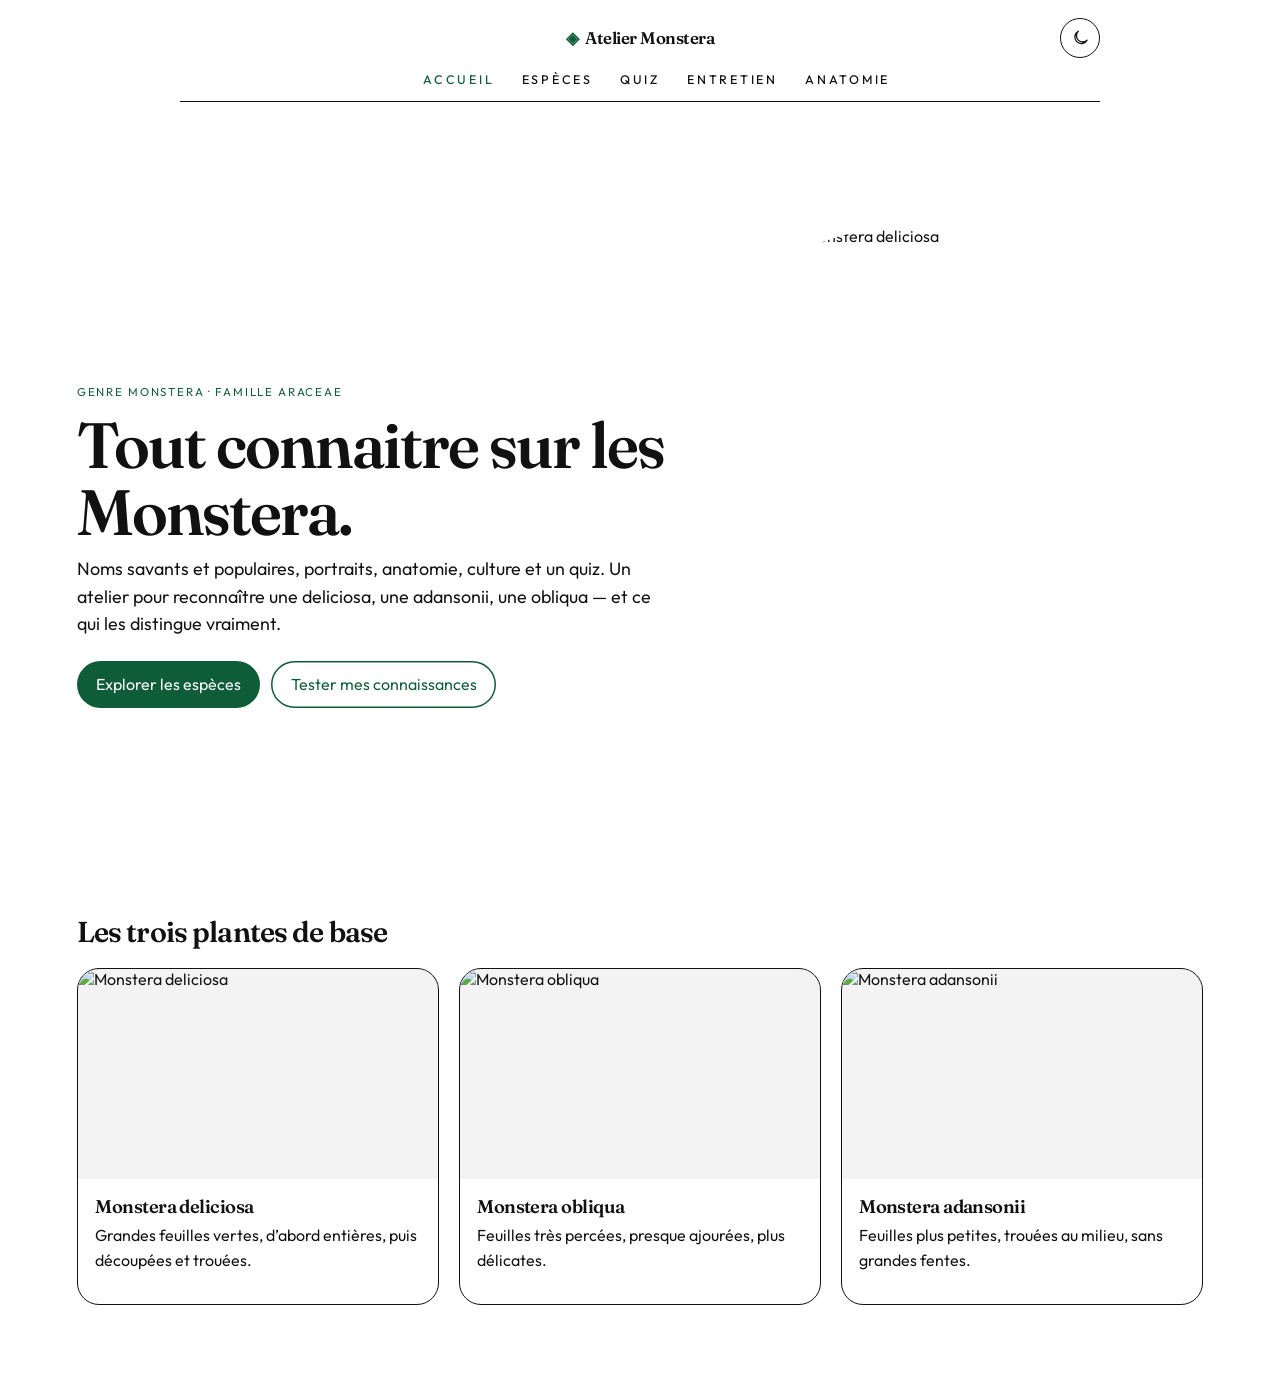
==== index.html @ 540f0e23 "Tout remettre sur l'adresse principale et supprimer les dossiers a/b/c/d. Co-authored-by: Cursor <cu" ====
<!doctype html>
<html lang="fr">
  <head>
    <meta charset="UTF-8" />
    <meta http-equiv="Cache-Control" content="no-cache, no-store, must-revalidate" />
    <meta http-equiv="Pragma" content="no-cache" />
    <meta http-equiv="Expires" content="0" />
    <link rel="icon" href="data:image/svg+xml,<svg xmlns='http://www.w3.org/2000/svg' viewBox='0 0 100 100'><text y='.9em' font-size='90'>🌿</text></svg>" />
    <meta name="viewport" content="width=device-width, initial-scale=1.0" />
    <meta name="description" content="Atelier Monstera — tout apprendre sur les Monsteras : espèces, photos, noms, entretien et quiz." />
    <link rel="preconnect" href="https://fonts.googleapis.com" />
    <link rel="preconnect" href="https://fonts.gstatic.com" crossorigin />
    <link href="https://fonts.googleapis.com/css2?family=Fraunces:ital,opsz,wght@0,9..144,400;0,9..144,600;0,9..144,700;1,9..144,400&family=Outfit:wght@380;450;550;650&display=swap" rel="stylesheet" />
    <title>Atelier Monstera — apprendre la plante</title>
  </head>
  <body>
    <div id="root"></div>
    <script>
      (function () {
        var t = Date.now();
        var css = document.createElement("link");
        css.rel = "stylesheet";
        css.href = "styles.css?t=" + t;
        document.head.appendChild(css);

        var leafletCss = document.createElement("link");
        leafletCss.rel = "stylesheet";
        leafletCss.href = "https://cdn.jsdelivr.net/npm/leaflet@1.9.4/dist/leaflet.css";
        document.head.appendChild(leafletCss);

        var files = ["catalog.js", "data.js", "https://cdn.jsdelivr.net/npm/leaflet@1.9.4/dist/leaflet.js", "app.js"];
        function next(i) {
          if (i >= files.length) return;
          var s = document.createElement("script");
          s.src = files[i].indexOf("http") === 0 ? files[i] : files[i] + "?t=" + t;
          s.onerror = function () {
            next(i + 1);
          };
          s.onload = function () {
            next(i + 1);
          };
          document.body.appendChild(s);
        }
        next(0);
      })();
    </script>
  </body>
</html>
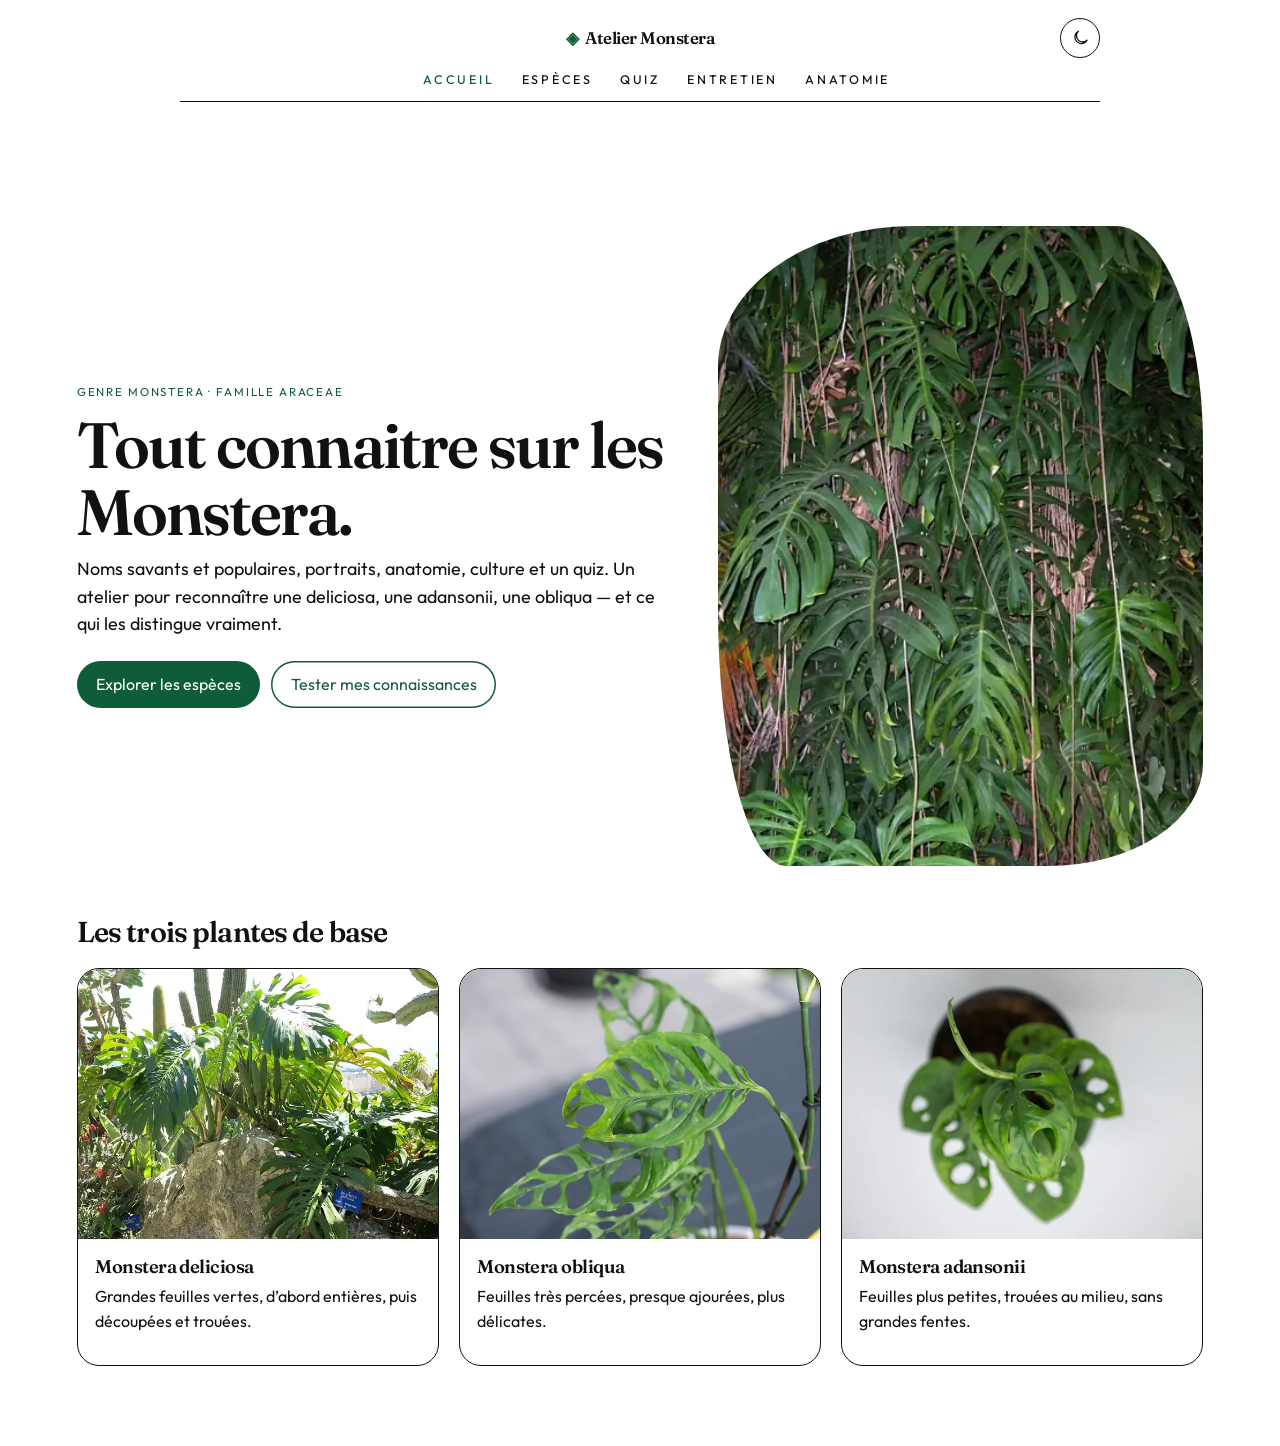
==== commit 38ef6e15: "Rendre l'accueil plus rapide pour Lighthouse : polices et photos hebergees, scripts en defer." ====
--- a/index.html
+++ b/index.html
@@ -2,47 +2,109 @@
 <html lang="fr">
   <head>
     <meta charset="UTF-8" />
-    <meta http-equiv="Cache-Control" content="no-cache, no-store, must-revalidate" />
-    <meta http-equiv="Pragma" content="no-cache" />
-    <meta http-equiv="Expires" content="0" />
-    <link rel="icon" href="data:image/svg+xml,<svg xmlns='http://www.w3.org/2000/svg' viewBox='0 0 100 100'><text y='.9em' font-size='90'>🌿</text></svg>" />
     <meta name="viewport" content="width=device-width, initial-scale=1.0" />
     <meta name="description" content="Atelier Monstera — tout apprendre sur les Monsteras : espèces, photos, noms, entretien et quiz." />
-    <link rel="preconnect" href="https://fonts.googleapis.com" />
-    <link rel="preconnect" href="https://fonts.gstatic.com" crossorigin />
-    <link href="https://fonts.googleapis.com/css2?family=Fraunces:ital,opsz,wght@0,9..144,400;0,9..144,600;0,9..144,700;1,9..144,400&family=Outfit:wght@380;450;550;650&display=swap" rel="stylesheet" />
+    <meta name="theme-color" content="#0f5c38" />
+    <link rel="icon" href="data:image/svg+xml,<svg xmlns='http://www.w3.org/2000/svg' viewBox='0 0 100 100'><text y='.9em' font-size='90'>🌿</text></svg>" />
     <title>Atelier Monstera — apprendre la plante</title>
+    <link rel="preload" as="image" href="photos/hero-deliciosa.webp" type="image/webp" fetchpriority="high" />
+    <link rel="preload" as="font" href="fonts/outfit-latin.woff2" type="font/woff2" crossorigin />
+    <link rel="preload" as="font" href="fonts/fraunces-latin.woff2" type="font/woff2" crossorigin />
+    <link rel="stylesheet" href="styles.css" />
+    <script>
+      try {
+        if (localStorage.getItem("atelier-theme") === "dark") {
+          document.documentElement.dataset.theme = "dark";
+        }
+      } catch (e) {}
+    </script>
   </head>
   <body>
-    <div id="root"></div>
-    <script>
-      (function () {
-        var t = Date.now();
-        var css = document.createElement("link");
-        css.rel = "stylesheet";
-        css.href = "styles.css?t=" + t;
-        document.head.appendChild(css);
-
-        var leafletCss = document.createElement("link");
-        leafletCss.rel = "stylesheet";
-        leafletCss.href = "https://cdn.jsdelivr.net/npm/leaflet@1.9.4/dist/leaflet.css";
-        document.head.appendChild(leafletCss);
-
-        var files = ["catalog.js", "data.js", "https://cdn.jsdelivr.net/npm/leaflet@1.9.4/dist/leaflet.js", "app.js"];
-        function next(i) {
-          if (i >= files.length) return;
-          var s = document.createElement("script");
-          s.src = files[i].indexOf("http") === 0 ? files[i] : files[i] + "?t=" + t;
-          s.onerror = function () {
-            next(i + 1);
-          };
-          s.onload = function () {
-            next(i + 1);
-          };
-          document.body.appendChild(s);
-        }
-        next(0);
-      })();
-    </script>
+    <div id="root">
+      <div class="app" id="static-home">
+        <header class="top">
+          <div class="top-row">
+            <span class="top-slot" aria-hidden="true"></span>
+            <button class="brand" data-go="accueil"><span class="logo" aria-hidden="true">◈</span> Atelier Monstera</button>
+            <button type="button" class="theme-toggle" id="theme-toggle" aria-label="Passer en mode sombre">
+              <svg viewBox="0 0 24 24" aria-hidden="true"><path d="M21 14.5A8.5 8.5 0 1 1 9.5 3 7 7 0 0 0 21 14.5z"/></svg>
+            </button>
+          </div>
+          <nav>
+            <div class="nav-side nav-left">
+              <button class="active" data-go="accueil">Accueil</button>
+              <button data-go="especes">Espèces</button>
+            </div>
+            <button data-go="quiz">Quiz</button>
+            <div class="nav-side nav-right">
+              <button data-go="entretien">Entretien</button>
+              <button data-go="anatomie">Anatomie</button>
+            </div>
+          </nav>
+        </header>
+        <main>
+          <section class="hero">
+            <div>
+              <p class="eyebrow">Genre Monstera · famille Araceae</p>
+              <h1>Tout connaitre sur les Monstera.</h1>
+              <p class="lede">
+                Noms savants et populaires, portraits, anatomie, culture et un quiz. Un atelier pour
+                reconnaître une deliciosa, une adansonii, une obliqua — et ce qui les distingue vraiment.
+              </p>
+              <div class="actions">
+                <button class="cta" data-go="especes">Explorer les espèces</button>
+                <button class="cta ghost" data-go="quiz">Tester mes connaissances</button>
+              </div>
+            </div>
+            <figure>
+              <img
+                id="lcp-hero"
+                src="photos/hero-deliciosa.webp"
+                width="420"
+                height="560"
+                fetchpriority="high"
+                decoding="async"
+                alt="Feuille de Monstera deliciosa"
+              />
+            </figure>
+          </section>
+          <section class="section tight">
+            <h2 class="mid">Les trois plantes de base</h2>
+            <div class="grid trio">
+              <article class="card" data-open="deliciosa">
+                <div class="card-media">
+                  <img src="photos/home-deliciosa.webp" width="640" height="480" decoding="async" alt="Monstera deliciosa" />
+                </div>
+                <div class="card-body">
+                  <h3>Monstera deliciosa</h3>
+                  <p>Grandes feuilles vertes, d’abord entières, puis découpées et trouées.</p>
+                </div>
+              </article>
+              <article class="card" data-open="obliqua">
+                <div class="card-media">
+                  <img src="photos/home-obliqua.webp" width="640" height="480" loading="lazy" decoding="async" alt="Monstera obliqua" />
+                </div>
+                <div class="card-body">
+                  <h3>Monstera obliqua</h3>
+                  <p>Feuilles très percées, presque ajourées, plus délicates.</p>
+                </div>
+              </article>
+              <article class="card" data-open="adansonii">
+                <div class="card-media">
+                  <img src="photos/home-adansonii.webp" width="640" height="480" loading="lazy" decoding="async" alt="Monstera adansonii" />
+                </div>
+                <div class="card-body">
+                  <h3>Monstera adansonii</h3>
+                  <p>Feuilles plus petites, trouées au milieu, sans grandes fentes.</p>
+                </div>
+              </article>
+            </div>
+          </section>
+        </main>
+      </div>
+    </div>
+    <script defer src="catalog.js"></script>
+    <script defer src="data.js"></script>
+    <script defer src="app.js"></script>
   </body>
 </html>
--- a/styles.css
+++ b/styles.css
@@ -0,0 +1,1047 @@
+@font-face {
+  font-family: Outfit;
+  font-style: normal;
+  font-weight: 400 500;
+  font-display: swap;
+  src: url("fonts/outfit-latin.woff2") format("woff2");
+  unicode-range: U+0000-00FF, U+0131, U+0152-0153, U+02BB-02BC, U+02C6, U+02DA, U+02DC, U+0304, U+0308, U+0329, U+2000-206F, U+20AC, U+2122, U+2191, U+2193, U+2212, U+2215, U+FEFF, U+FFFD;
+}
+@font-face {
+  font-family: Outfit;
+  font-style: normal;
+  font-weight: 400 500;
+  font-display: swap;
+  src: url("fonts/outfit-latin-ext.woff2") format("woff2");
+  unicode-range: U+0100-02BA, U+02BD-02C5, U+02C7-02CC, U+02CE-02D7, U+02DD-02FF, U+0304, U+0308, U+0329, U+1D00-1DBF, U+1E00-1E9F, U+1EF2-1EFF, U+2020, U+20A0-20AB, U+20AD-20C4, U+2113, U+2C60-2C7F, U+A720-A7FF;
+}
+@font-face {
+  font-family: Fraunces;
+  font-style: normal;
+  font-weight: 600;
+  font-display: swap;
+  src: url("fonts/fraunces-latin.woff2") format("woff2");
+  unicode-range: U+0000-00FF, U+0131, U+0152-0153, U+02BB-02BC, U+02C6, U+02DA, U+02DC, U+0304, U+0308, U+0329, U+2000-206F, U+20AC, U+2122, U+2191, U+2193, U+2212, U+2215, U+FEFF, U+FFFD;
+}
+@font-face {
+  font-family: Fraunces;
+  font-style: normal;
+  font-weight: 600;
+  font-display: swap;
+  src: url("fonts/fraunces-latin-ext.woff2") format("woff2");
+  unicode-range: U+0100-02BA, U+02BD-02C5, U+02C7-02CC, U+02CE-02D7, U+02DD-02FF, U+0304, U+0308, U+0329, U+1D00-1DBF, U+1E00-1E9F, U+1EF2-1EFF, U+2020, U+20A0-20AB, U+20AD-20C4, U+2113, U+2C60-2C7F, U+A720-A7FF;
+}
+
+:root {
+  --green: #0f5c38;
+  --white: #ffffff;
+  --black: #111111;
+  --header-space: 9.25rem;
+  --bg: var(--white);
+  --bg-2: var(--white);
+  --ink: var(--black);
+  --muted: var(--black);
+  --line: var(--black);
+  --green-2: var(--green);
+  --leaf: var(--white);
+  --clay: var(--green);
+  --paper: var(--white);
+  --shadow: none;
+  --radius: 22px;
+}
+
+* {
+  box-sizing: border-box;
+  -webkit-tap-highlight-color: transparent;
+}
+
+button:focus,
+a:focus,
+input:focus {
+  outline: none;
+}
+
+button:focus-visible,
+a:focus-visible,
+input:focus-visible {
+  outline: 2px solid var(--green);
+  outline-offset: 3px;
+}
+
+html,
+body,
+#root {
+  margin: 0;
+  min-height: 100%;
+}
+
+#lcp-hero {
+  width: 100%;
+  height: min(72vh, 640px);
+  object-fit: cover;
+  display: block;
+}
+
+html {
+  scroll-padding-top: var(--header-space);
+  color-scheme: light;
+}
+
+html[data-theme="dark"] {
+  color-scheme: dark;
+  --green: #6fbf90;
+  --white: #121212;
+  --black: #f3f3f3;
+}
+
+html[data-theme="dark"] .fiche-hero,
+html[data-theme="dark"] .card-media {
+  background: #0a0a0a;
+}
+
+body {
+  font-family: Outfit, system-ui, sans-serif;
+  font-weight: 400;
+  color: var(--black);
+  background: var(--white);
+}
+
+h1,
+h2,
+h3,
+.brand {
+  font-family: Fraunces, Georgia, serif;
+  font-weight: 600;
+  letter-spacing: -0.03em;
+}
+
+h1 {
+  font-size: clamp(2.2rem, 5vw, 4.2rem);
+  line-height: 1.05;
+  margin: 0 0 0.6rem;
+}
+
+h2 {
+  font-size: 1.35rem;
+  margin: 0 0 0.4rem;
+}
+
+h3 {
+  font-size: 1.15rem;
+  margin: 0 0 0.35rem;
+}
+
+p {
+  margin: 0 0 0.8rem;
+  line-height: 1.55;
+}
+
+button,
+input {
+  font: inherit;
+}
+
+.app {
+  min-height: 100vh;
+}
+
+.top {
+  position: sticky;
+  top: 0;
+  z-index: 10;
+  display: flex;
+  flex-direction: column;
+  align-items: center;
+  justify-content: center;
+  gap: 0.85rem;
+  padding: 1.15rem 6vw 0;
+  background: var(--white);
+}
+
+.top-row {
+  display: grid;
+  grid-template-columns: 2.7rem 1fr 2.7rem;
+  align-items: center;
+  width: min(920px, 100%);
+}
+
+.theme-toggle {
+  width: 2.5rem;
+  height: 2.5rem;
+  border: 1px solid var(--black);
+  background: var(--white);
+  color: var(--black);
+  border-radius: 999px;
+  display: grid;
+  place-items: center;
+  cursor: pointer;
+  justify-self: end;
+  padding: 0;
+}
+
+.theme-toggle svg {
+  width: 1.15rem;
+  height: 1.15rem;
+  fill: none;
+  stroke: currentColor;
+  stroke-width: 1.7;
+  stroke-linecap: round;
+  stroke-linejoin: round;
+}
+
+.brand {
+  border: 0;
+  background: none;
+  color: var(--black);
+  font-size: 1.05rem;
+  display: flex;
+  align-items: center;
+  justify-content: center;
+  gap: 0.45rem;
+  cursor: pointer;
+  width: auto;
+  margin: 0 auto;
+  text-align: center;
+}
+
+.logo {
+  color: var(--green);
+}
+
+nav {
+  display: grid;
+  grid-template-columns: 1fr auto 1fr;
+  align-items: center;
+  width: min(920px, 100%);
+  column-gap: 1.7rem;
+  padding-bottom: 0.85rem;
+  border-bottom: 1px solid var(--black);
+  margin-bottom: 1.75rem;
+}
+
+.nav-side {
+  display: flex;
+  flex-wrap: nowrap;
+  align-items: center;
+  gap: 1.7rem;
+}
+
+.nav-left {
+  justify-content: flex-end;
+}
+
+.nav-right {
+  justify-content: flex-start;
+}
+
+
+nav button {
+  border: 0;
+  background: none;
+  color: var(--black);
+  padding: 0;
+  border-radius: 0;
+  cursor: pointer;
+  font-family: Outfit, system-ui, sans-serif;
+  font-size: 0.78rem;
+  font-weight: 450;
+  letter-spacing: 0.22em;
+  text-transform: uppercase;
+}
+
+nav button.active,
+nav button:hover {
+  background: none;
+  color: var(--green);
+}
+
+main {
+  padding: 2rem 0 4rem;
+}
+
+.hero {
+  display: grid;
+  grid-template-columns: 1.1fr 0.9fr;
+  gap: 3rem;
+  align-items: center;
+  padding: 4rem 6vw 2rem;
+}
+
+.hero figure {
+  margin: 0;
+}
+
+.hero img,
+.portrait img,
+.card-media img,
+.sheet img {
+  width: 100%;
+  display: block;
+  object-fit: cover;
+}
+
+.hero img {
+  width: 100%;
+  height: min(72vh, 640px);
+  object-fit: cover;
+  border-radius: 40% 18% 32% 14% / 22% 34% 16% 40%;
+  box-shadow: var(--shadow);
+}
+
+.eyebrow {
+  text-transform: uppercase;
+  letter-spacing: 0.16em;
+  font-size: 0.72rem;
+  color: var(--clay);
+  margin-bottom: 0.6rem;
+}
+
+.lede {
+  color: var(--muted);
+  font-size: 1.12rem;
+  max-width: 40rem;
+}
+
+.actions {
+  display: flex;
+  flex-wrap: wrap;
+  gap: 0.7rem;
+  margin-top: 1.4rem;
+}
+
+.cta {
+  border: 0;
+  background: var(--green);
+  color: var(--white);
+  padding: 0.85rem 1.2rem;
+  border-radius: 999px;
+  cursor: pointer;
+}
+
+.cta:disabled {
+  opacity: 0.45;
+  cursor: not-allowed;
+}
+
+.cta.ghost {
+  background: transparent;
+  color: var(--green);
+  box-shadow: inset 0 0 0 1.5px var(--green);
+}
+
+.section {
+  padding: 3rem 6vw 1rem;
+}
+
+.section.tight {
+  padding-top: 1rem;
+}
+
+.section-head {
+  max-width: 44rem;
+  margin-bottom: 1.8rem;
+}
+
+.mid {
+  font-size: 1.8rem;
+  margin-bottom: 1.2rem;
+}
+
+.toolbar {
+  display: grid;
+  gap: 0.9rem;
+  margin-bottom: 1.6rem;
+}
+
+.toolbar input {
+  width: 100%;
+  max-width: 28rem;
+  border: 1px solid var(--black);
+  background: var(--white);
+  color: var(--black);
+  border-radius: 999px;
+  padding: 0.75rem 1rem;
+}
+
+.pills {
+  display: flex;
+  flex-wrap: wrap;
+  gap: 0.4rem;
+}
+
+.pill {
+  border: 1px solid var(--line);
+  background: var(--paper);
+  border-radius: 999px;
+  padding: 0.35rem 0.75rem;
+  cursor: pointer;
+  color: var(--muted);
+}
+
+.pill.on {
+  background: var(--green);
+  border-color: var(--green);
+  color: var(--white);
+}
+
+.grid {
+  display: grid;
+  grid-template-columns: repeat(3, 1fr);
+  gap: 1.2rem;
+}
+
+.card {
+  background: var(--white);
+  border: 1px solid var(--black);
+  border-radius: var(--radius);
+  overflow: hidden;
+  cursor: pointer;
+}
+
+.card-media {
+  display: block;
+  width: 100%;
+  padding: 0;
+  border: 0;
+  background: var(--black);
+  cursor: pointer;
+  position: relative;
+  aspect-ratio: 4 / 3;
+}
+
+.card-media img,
+.card-media .no-photo {
+  width: 100%;
+  height: 100%;
+  object-fit: cover;
+  background: #f3f3f3;
+}
+
+.no-photo {
+  display: flex;
+  align-items: center;
+  justify-content: center;
+  background: var(--white);
+  border-bottom: 1px solid var(--black);
+  color: var(--black);
+  text-align: center;
+  padding: 1rem;
+  font-size: 0.88rem;
+}
+
+.fiche-hero .no-photo {
+  min-height: 420px;
+  height: 100%;
+  border: 0;
+}
+
+.badge {
+  position: absolute;
+  left: 0.8rem;
+  bottom: 0.8rem;
+  background: var(--green);
+  color: var(--white);
+  font-size: 0.75rem;
+  padding: 0.2rem 0.55rem;
+  border-radius: 999px;
+}
+
+.card-body {
+  padding: 1rem 1.1rem 1.15rem;
+}
+
+.aka {
+  color: var(--clay);
+  font-size: 0.88rem;
+  margin-bottom: 0.45rem;
+}
+
+.text-btn {
+  border: 0;
+  background: none;
+  color: var(--green-2);
+  padding: 0;
+  cursor: pointer;
+  text-decoration: underline;
+  text-underline-offset: 3px;
+}
+
+.split {
+  display: grid;
+  grid-template-columns: 0.9fr 1.1fr;
+  gap: 1.5rem;
+  align-items: start;
+}
+
+.portrait {
+  margin: 0;
+  position: sticky;
+  top: var(--header-space);
+}
+
+.portrait img {
+  width: 100%;
+  height: auto;
+  aspect-ratio: 4 / 5;
+  border-radius: var(--radius);
+  object-position: center;
+}
+
+.portrait figcaption {
+  color: var(--muted);
+  font-size: 0.88rem;
+  margin-top: 0.6rem;
+}
+
+.stack,
+.care-grid {
+  display: grid;
+  gap: 0.85rem;
+}
+
+.note ul {
+  margin: 0.35rem 0 0;
+  padding-left: 1.1rem;
+}
+
+.note li {
+  margin: 0.2rem 0;
+  line-height: 1.45;
+}
+
+.note,
+.care,
+.gloss {
+  background: var(--paper);
+  border: 1px solid var(--line);
+  border-radius: 16px;
+  padding: 1rem 1.1rem;
+}
+
+.care-grid {
+  grid-template-columns: repeat(2, 1fr);
+}
+
+.care-split {
+  display: grid;
+  grid-template-columns: 0.85fr 1.15fr;
+  gap: 2.5rem;
+  align-items: start;
+}
+
+.care-list {
+  display: grid;
+  gap: 0;
+  border-top: 1px solid var(--black);
+}
+
+.care-step {
+  display: grid;
+  grid-template-columns: 3.2rem 1fr;
+  gap: 1rem;
+  padding: 1.15rem 0;
+  border-bottom: 1px solid var(--black);
+}
+
+.care-step h2 {
+  margin-bottom: 0.25rem;
+}
+
+.care-step ul,
+.care-warn ul {
+  margin: 0.35rem 0 0;
+  padding-left: 1.1rem;
+}
+
+.care-step li,
+.care-warn li {
+  margin: 0.2rem 0;
+  line-height: 1.45;
+}
+
+.care-num {
+  margin: 0;
+  font-family: Fraunces, Georgia, serif;
+  font-size: 1.15rem;
+  color: var(--green);
+}
+
+.care-warn {
+  margin-top: 2rem;
+  padding: 1.1rem 1.2rem;
+  border: 1px solid var(--black);
+  background: var(--white);
+}
+
+.glossary {
+  display: grid;
+  gap: 0.7rem;
+  margin: 0;
+}
+
+.gloss dt {
+  font-family: Fraunces, Georgia, serif;
+  font-size: 1.15rem;
+  color: var(--green);
+}
+
+.gloss dd {
+  margin: 0.25rem 0 0;
+  color: var(--muted);
+}
+
+.quiz-page {
+  display: flex;
+  justify-content: center;
+}
+
+.quiz-card {
+  width: min(640px, 100%);
+  border: 1px solid var(--black);
+  border-radius: var(--radius);
+  padding: 1.6rem 1.5rem 1.7rem;
+  background: var(--white);
+}
+
+.quiz-progress {
+  margin-bottom: 1.2rem;
+}
+
+.quiz-bar {
+  height: 6px;
+  background: var(--white);
+  border: 1px solid var(--black);
+  margin-top: 0.7rem;
+}
+
+.quiz-bar span {
+  display: block;
+  height: 100%;
+  width: 0;
+  background: var(--green);
+}
+
+.quiz-card .q-title {
+  font-family: Fraunces, Georgia, serif;
+  font-size: clamp(1.4rem, 3vw, 2rem);
+  font-weight: 600;
+  line-height: 1.2;
+  margin: 0 0 1.2rem;
+}
+
+.options {
+  display: grid;
+  gap: 0.6rem;
+}
+
+.opt {
+  text-align: left;
+  border: 1px solid var(--black);
+  background: var(--white);
+  color: var(--black);
+  border-radius: 12px;
+  padding: 0.85rem 1rem;
+  cursor: pointer;
+}
+
+.opt:hover:not(:disabled) {
+  background: var(--green);
+  color: var(--white);
+  border-color: var(--green);
+}
+
+.opt:disabled {
+  cursor: default;
+}
+
+.opt.good {
+  border-color: var(--green);
+  background: var(--green);
+  color: var(--white);
+}
+
+.opt.bad {
+  border-color: var(--black);
+  background: var(--black);
+  color: var(--white);
+}
+
+.quiz-hint {
+  margin: 1rem 0 0;
+  color: var(--black);
+}
+
+.quiz-feedback {
+  margin-top: 1.15rem;
+  padding: 0.95rem 1rem;
+  border-radius: 12px;
+  border: 1px solid var(--black);
+}
+
+.quiz-feedback.ok {
+  border-color: var(--green);
+}
+
+.quiz-feedback p {
+  margin: 0;
+}
+
+.quiz-actions {
+  display: flex;
+  flex-wrap: wrap;
+  gap: 0.7rem;
+  margin-top: 1.2rem;
+}
+
+.quiz-result .quiz-score {
+  font-family: Fraunces, Georgia, serif;
+  font-size: clamp(3.2rem, 8vw, 5rem);
+  line-height: 1;
+  margin: 0.4rem 0 0.5rem;
+}
+
+.quiz-result .quiz-score span {
+  font-size: 0.4em;
+}
+
+.quiz-missed {
+  display: grid;
+  gap: 1rem;
+  margin: 1.4rem 0 0.4rem;
+  padding-top: 1.2rem;
+  border-top: 1px solid var(--black);
+}
+
+.quiz-missed article p {
+  margin: 0 0 0.25rem;
+}
+
+.quiz-missed .q-title {
+  font-size: 1.05rem;
+  margin-bottom: 0.4rem;
+}
+
+.why {
+  margin-top: 0.35rem;
+}
+
+.empty {
+  color: var(--muted);
+}
+
+footer {
+  padding: 2rem 6vw 3rem;
+  color: var(--muted);
+  font-size: 0.9rem;
+}
+
+.modal {
+  position: fixed;
+  inset: 0;
+  z-index: 20;
+  background: var(--black);
+  display: grid;
+  place-items: center;
+  padding: 2rem 1rem;
+}
+
+.sheet {
+  width: min(860px, 100%);
+  max-height: 90vh;
+  overflow: auto;
+  background: var(--paper);
+  border-radius: 28px;
+  position: relative;
+  box-shadow: var(--shadow);
+}
+
+.sheet img {
+  height: 280px;
+}
+
+.sheet-body {
+  padding: 1.2rem 1.4rem 1.6rem;
+}
+
+.close {
+  position: absolute;
+  top: 0.7rem;
+  right: 0.8rem;
+  width: 2.2rem;
+  height: 2.2rem;
+  border: 0;
+  border-radius: 999px;
+  background: var(--paper);
+  cursor: pointer;
+  font-size: 1.4rem;
+  line-height: 1;
+}
+
+.facts {
+  list-style: none;
+  padding: 0;
+  margin: 1.4rem 0;
+  display: grid;
+  grid-template-columns: 1fr 1fr;
+  gap: 0.7rem;
+}
+
+.facts li {
+  border: 1px solid var(--black);
+  border-radius: 14px;
+  padding: 0.75rem 0.9rem;
+}
+
+.facts li span {
+  display: block;
+  font-size: 0.72rem;
+  letter-spacing: 0.12em;
+  text-transform: uppercase;
+  color: var(--clay);
+}
+
+.tags {
+  display: flex;
+  flex-wrap: wrap;
+  gap: 0.4rem;
+}
+
+.tags span {
+  border: 1px solid var(--black);
+  background: var(--white);
+  color: var(--black);
+  border-radius: 999px;
+  padding: 0.25rem 0.6rem;
+  font-size: 0.82rem;
+}
+
+.fiche {
+  display: grid;
+  grid-template-columns: 1fr 1fr;
+  min-height: calc(100vh - 8rem);
+}
+
+.fiche-hero {
+  background: var(--black);
+  min-height: 420px;
+}
+
+.fiche-hero img,
+.fiche-hero .no-photo {
+  width: 100%;
+  height: 100%;
+  min-height: 420px;
+  object-fit: cover;
+  display: block;
+}
+
+.fiche-body {
+  padding: 2.2rem 4vw 3rem;
+  display: flex;
+  flex-direction: column;
+  justify-content: center;
+}
+
+.back {
+  align-self: flex-start;
+  border: 1px solid var(--green);
+  background: var(--white);
+  color: var(--green);
+  padding: 0.45rem 0.95rem;
+  margin-bottom: 1.2rem;
+  cursor: pointer;
+  font-size: 0.92rem;
+  border-radius: 999px;
+}
+
+.fiche-hero img.contain {
+  object-fit: contain;
+  background: #f4efe4;
+}
+
+.fiche-nav {
+  display: flex;
+  flex-wrap: wrap;
+  gap: 0.7rem;
+  margin-top: 1.6rem;
+}
+
+.fiche-nav .cta.ghost {
+  max-width: 100%;
+}
+
+.credit {
+  margin-top: 1rem;
+  font-size: 0.8rem;
+  color: var(--muted);
+}
+
+.range {
+  padding-top: 0.4rem;
+}
+
+.range-map {
+  position: relative;
+  margin: 0;
+  border: 1px solid var(--black);
+  overflow: hidden;
+}
+
+.range-leaflet {
+  display: block;
+  width: 100%;
+  height: 460px;
+  background: #d5ddd6;
+}
+
+.range-leaflet.leaflet-container {
+  font-family: inherit;
+}
+
+.map-zoom {
+  position: absolute;
+  top: 0.7rem;
+  right: 0.7rem;
+  display: flex;
+  flex-direction: column;
+  gap: 0.35rem;
+  z-index: 1100;
+}
+
+.map-zoom button {
+  width: 2.4rem;
+  height: 2.4rem;
+  border: 1px solid var(--black);
+  background: var(--white);
+  color: var(--black);
+  font-size: 1.35rem;
+  line-height: 1;
+  cursor: pointer;
+}
+
+.map-zoom button:hover {
+  background: var(--green);
+  color: var(--white);
+  border-color: var(--green);
+}
+
+.range-map figcaption {
+  display: flex;
+  align-items: flex-start;
+  gap: 0.55rem;
+  padding: 0.85rem 1rem 1rem;
+  border-top: 1px solid var(--black);
+  font-size: 1rem;
+  font-weight: 450;
+  line-height: 1.45;
+}
+
+.range-map .swatch {
+  width: 0.85rem;
+  height: 0.85rem;
+  background: var(--green);
+  border: 1px solid var(--black);
+  flex-shrink: 0;
+  margin-top: 0.28rem;
+}
+
+@media (max-width: 980px) {
+  :root {
+    --header-space: 8.4rem;
+  }
+
+  .top {
+    padding: 1rem 5vw 0;
+    gap: 0.75rem;
+  }
+
+  .brand {
+    font-size: 1.15rem;
+  }
+
+  nav {
+    display: flex;
+    flex-wrap: nowrap;
+    justify-content: space-between;
+    align-items: center;
+    width: 100%;
+    column-gap: 0;
+    padding-bottom: 0.85rem;
+    margin-bottom: 1.15rem;
+  }
+
+  .nav-side {
+    display: contents;
+  }
+
+  nav button {
+    font-size: 0.7rem;
+    letter-spacing: 0.06em;
+    padding: 0.55rem 0.15rem;
+    white-space: nowrap;
+  }
+
+  .hero,
+  .split,
+  .care-split,
+  .fiche,
+  .facts,
+  .grid,
+  .care-grid {
+    grid-template-columns: 1fr;
+  }
+
+  .hero {
+    padding: 1.4rem 6vw 1.2rem;
+    gap: 1.6rem;
+  }
+
+  .hero img,
+  .portrait img {
+    height: 260px;
+    border-radius: 24px;
+  }
+
+  .portrait {
+    position: static;
+  }
+
+  .lede {
+    font-size: 1.02rem;
+  }
+
+  .actions {
+    flex-direction: column;
+    align-items: stretch;
+    gap: 0.65rem;
+  }
+
+  .cta {
+    text-align: center;
+    padding: 0.95rem 1.1rem;
+    font-size: 1rem;
+  }
+
+  .section {
+    padding: 2rem 6vw 1rem;
+  }
+
+  .grid.trio,
+  .grid {
+    gap: 1.15rem;
+  }
+
+  .card-media img,
+  .card-media .no-photo {
+    height: 240px;
+  }
+
+  .card-body {
+    padding: 1.05rem 1.1rem 1.2rem;
+  }
+
+  .fiche-body {
+    padding: 1.6rem 6vw 2.4rem;
+    justify-content: flex-start;
+  }
+}
+
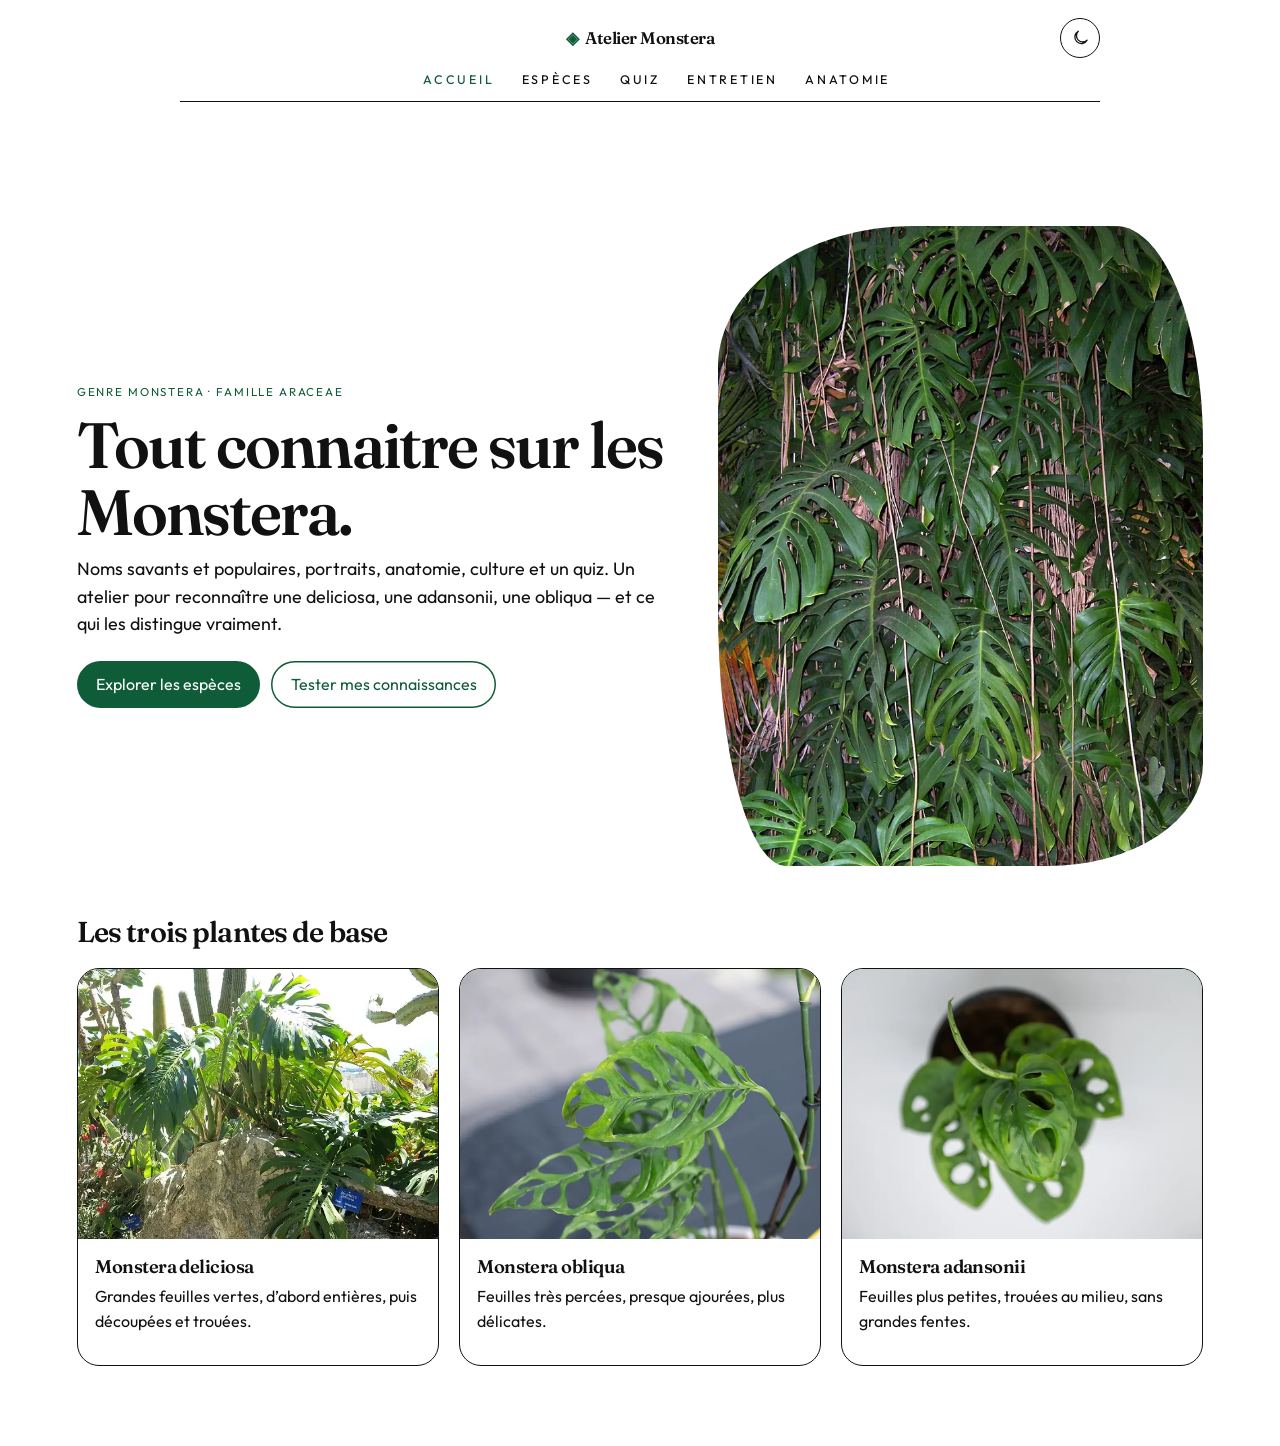
==== commit d731fde7: "Corriger le recadrage trop serre des photos sur telephone." ====
--- a/index.html
+++ b/index.html
@@ -60,8 +60,8 @@
               <img
                 id="lcp-hero"
                 src="photos/hero-deliciosa.webp"
-                width="420"
-                height="560"
+                width="720"
+                height="960"
                 fetchpriority="high"
                 decoding="async"
                 alt="Feuille de Monstera deliciosa"
--- a/styles.css
+++ b/styles.css
@@ -74,13 +74,6 @@
   min-height: 100%;
 }
 
-#lcp-hero {
-  width: 100%;
-  height: min(72vh, 640px);
-  object-fit: cover;
-  display: block;
-}
-
 html {
   scroll-padding-top: var(--header-space);
   color-scheme: light;
@@ -283,6 +276,7 @@
   width: 100%;
   height: min(72vh, 640px);
   object-fit: cover;
+  object-position: center;
   border-radius: 40% 18% 32% 14% / 22% 34% 16% 40%;
   box-shadow: var(--shadow);
 }
@@ -995,9 +989,17 @@
     gap: 1.6rem;
   }
 
-  .hero img,
+  .hero img {
+    height: auto;
+    aspect-ratio: 3 / 4;
+    max-height: none;
+    border-radius: 28px;
+    object-position: center;
+  }
+
   .portrait img {
-    height: 260px;
+    height: auto;
+    aspect-ratio: 4 / 5;
     border-radius: 24px;
   }
 
@@ -1032,7 +1034,7 @@
 
   .card-media img,
   .card-media .no-photo {
-    height: 240px;
+    height: 100%;
   }
 
   .card-body {
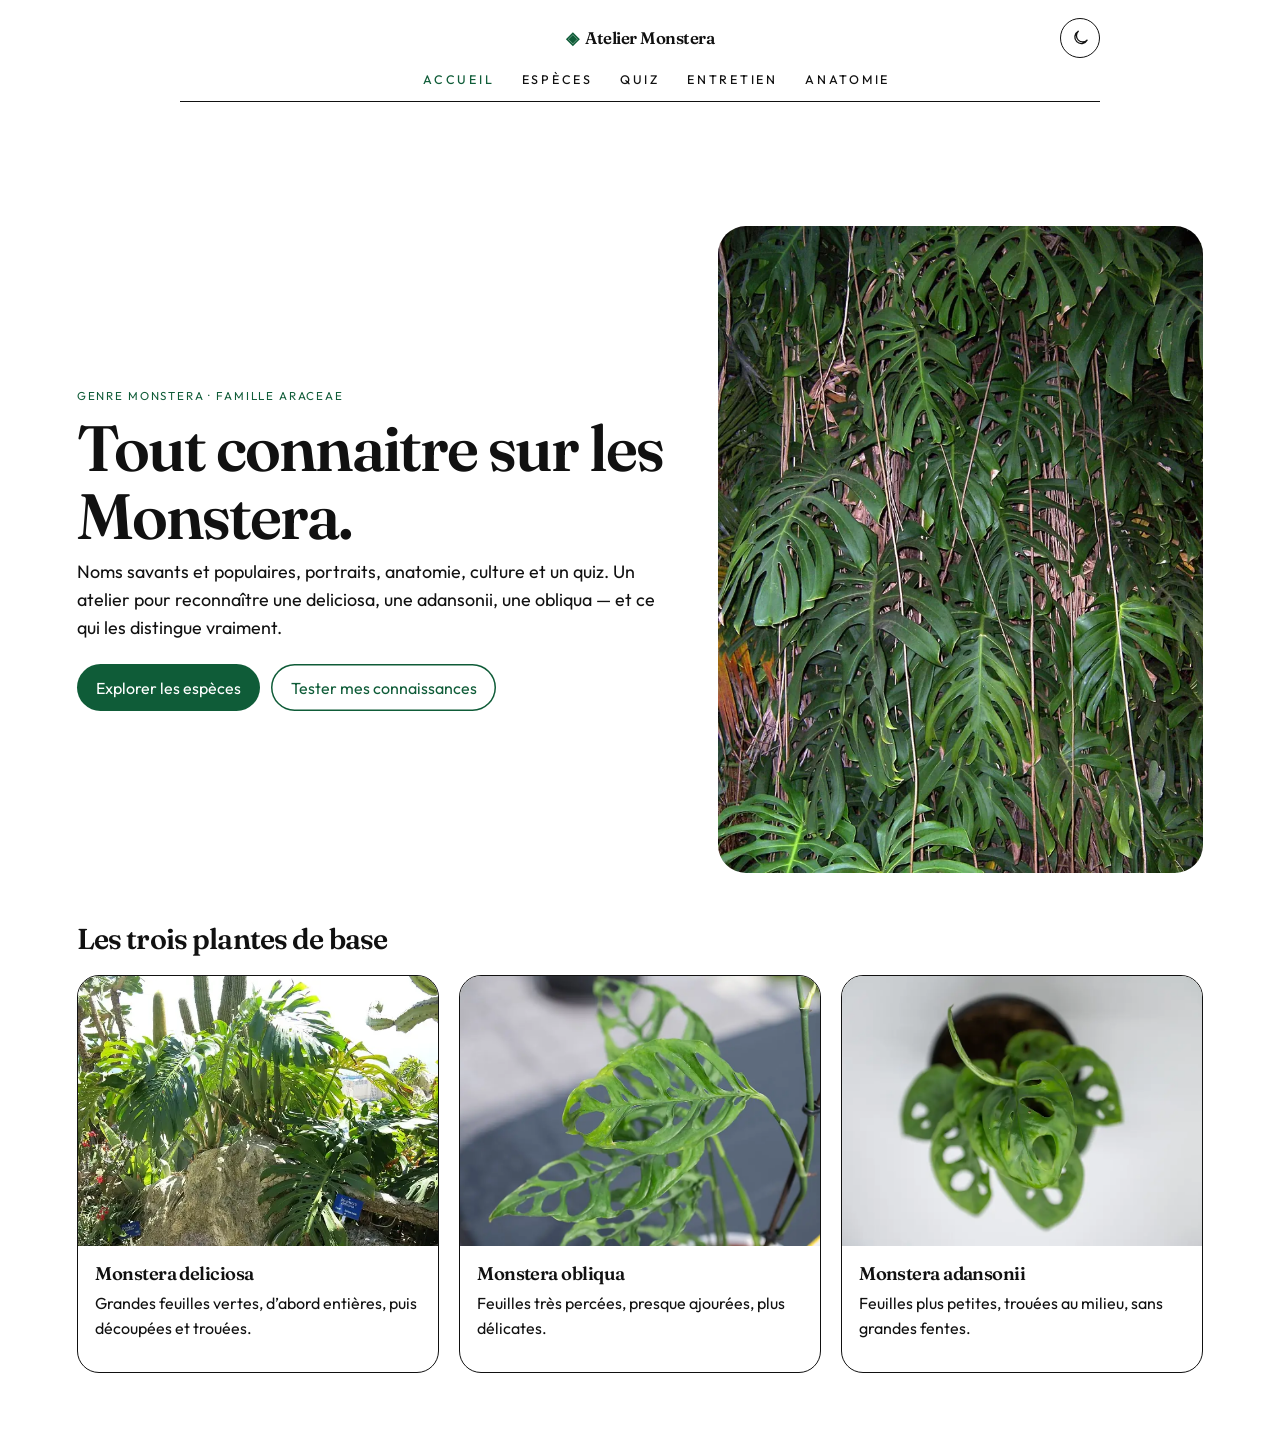
==== commit 7562b8f4: "Forcer le telephone a recharger photos et styles avec de nouveaux noms de fichiers." ====
--- a/index.html
+++ b/index.html
@@ -7,10 +7,10 @@
     <meta name="theme-color" content="#0f5c38" />
     <link rel="icon" href="data:image/svg+xml,<svg xmlns='http://www.w3.org/2000/svg' viewBox='0 0 100 100'><text y='.9em' font-size='90'>🌿</text></svg>" />
     <title>Atelier Monstera — apprendre la plante</title>
-    <link rel="preload" as="image" href="photos/hero-deliciosa.webp" type="image/webp" fetchpriority="high" />
+    <link rel="preload" as="image" href="photos/hero-mur.webp" type="image/webp" fetchpriority="high" />
     <link rel="preload" as="font" href="fonts/outfit-latin.woff2" type="font/woff2" crossorigin />
     <link rel="preload" as="font" href="fonts/fraunces-latin.woff2" type="font/woff2" crossorigin />
-    <link rel="stylesheet" href="styles.css" />
+    <link rel="stylesheet" href="styles-2.css" />
     <script>
       try {
         if (localStorage.getItem("atelier-theme") === "dark") {
@@ -59,12 +59,13 @@
             <figure>
               <img
                 id="lcp-hero"
-                src="photos/hero-deliciosa.webp"
+                src="photos/hero-mur.webp"
                 width="720"
                 height="960"
                 fetchpriority="high"
                 decoding="async"
                 alt="Feuille de Monstera deliciosa"
+                style="width:100%;height:auto;aspect-ratio:3/4;object-fit:cover;object-position:center;border-radius:28px;display:block"
               />
             </figure>
           </section>
@@ -103,8 +104,8 @@
         </main>
       </div>
     </div>
-    <script defer src="catalog.js"></script>
-    <script defer src="data.js"></script>
-    <script defer src="app.js"></script>
+    <script defer src="catalog-2.js"></script>
+    <script defer src="data-2.js"></script>
+    <script defer src="app-2.js"></script>
   </body>
 </html>
--- a/styles-2.css
+++ b/styles-2.css
@@ -0,0 +1,1049 @@
+@font-face {
+  font-family: Outfit;
+  font-style: normal;
+  font-weight: 400 500;
+  font-display: swap;
+  src: url("fonts/outfit-latin.woff2") format("woff2");
+  unicode-range: U+0000-00FF, U+0131, U+0152-0153, U+02BB-02BC, U+02C6, U+02DA, U+02DC, U+0304, U+0308, U+0329, U+2000-206F, U+20AC, U+2122, U+2191, U+2193, U+2212, U+2215, U+FEFF, U+FFFD;
+}
+@font-face {
+  font-family: Outfit;
+  font-style: normal;
+  font-weight: 400 500;
+  font-display: swap;
+  src: url("fonts/outfit-latin-ext.woff2") format("woff2");
+  unicode-range: U+0100-02BA, U+02BD-02C5, U+02C7-02CC, U+02CE-02D7, U+02DD-02FF, U+0304, U+0308, U+0329, U+1D00-1DBF, U+1E00-1E9F, U+1EF2-1EFF, U+2020, U+20A0-20AB, U+20AD-20C4, U+2113, U+2C60-2C7F, U+A720-A7FF;
+}
+@font-face {
+  font-family: Fraunces;
+  font-style: normal;
+  font-weight: 600;
+  font-display: swap;
+  src: url("fonts/fraunces-latin.woff2") format("woff2");
+  unicode-range: U+0000-00FF, U+0131, U+0152-0153, U+02BB-02BC, U+02C6, U+02DA, U+02DC, U+0304, U+0308, U+0329, U+2000-206F, U+20AC, U+2122, U+2191, U+2193, U+2212, U+2215, U+FEFF, U+FFFD;
+}
+@font-face {
+  font-family: Fraunces;
+  font-style: normal;
+  font-weight: 600;
+  font-display: swap;
+  src: url("fonts/fraunces-latin-ext.woff2") format("woff2");
+  unicode-range: U+0100-02BA, U+02BD-02C5, U+02C7-02CC, U+02CE-02D7, U+02DD-02FF, U+0304, U+0308, U+0329, U+1D00-1DBF, U+1E00-1E9F, U+1EF2-1EFF, U+2020, U+20A0-20AB, U+20AD-20C4, U+2113, U+2C60-2C7F, U+A720-A7FF;
+}
+
+:root {
+  --green: #0f5c38;
+  --white: #ffffff;
+  --black: #111111;
+  --header-space: 9.25rem;
+  --bg: var(--white);
+  --bg-2: var(--white);
+  --ink: var(--black);
+  --muted: var(--black);
+  --line: var(--black);
+  --green-2: var(--green);
+  --leaf: var(--white);
+  --clay: var(--green);
+  --paper: var(--white);
+  --shadow: none;
+  --radius: 22px;
+}
+
+* {
+  box-sizing: border-box;
+  -webkit-tap-highlight-color: transparent;
+}
+
+button:focus,
+a:focus,
+input:focus {
+  outline: none;
+}
+
+button:focus-visible,
+a:focus-visible,
+input:focus-visible {
+  outline: 2px solid var(--green);
+  outline-offset: 3px;
+}
+
+html,
+body,
+#root {
+  margin: 0;
+  min-height: 100%;
+}
+
+html {
+  scroll-padding-top: var(--header-space);
+  color-scheme: light;
+}
+
+html[data-theme="dark"] {
+  color-scheme: dark;
+  --green: #6fbf90;
+  --white: #121212;
+  --black: #f3f3f3;
+}
+
+html[data-theme="dark"] .fiche-hero,
+html[data-theme="dark"] .card-media {
+  background: #0a0a0a;
+}
+
+body {
+  font-family: Outfit, system-ui, sans-serif;
+  font-weight: 400;
+  color: var(--black);
+  background: var(--white);
+}
+
+h1,
+h2,
+h3,
+.brand {
+  font-family: Fraunces, Georgia, serif;
+  font-weight: 600;
+  letter-spacing: -0.03em;
+}
+
+h1 {
+  font-size: clamp(2.2rem, 5vw, 4.2rem);
+  line-height: 1.05;
+  margin: 0 0 0.6rem;
+}
+
+h2 {
+  font-size: 1.35rem;
+  margin: 0 0 0.4rem;
+}
+
+h3 {
+  font-size: 1.15rem;
+  margin: 0 0 0.35rem;
+}
+
+p {
+  margin: 0 0 0.8rem;
+  line-height: 1.55;
+}
+
+button,
+input {
+  font: inherit;
+}
+
+.app {
+  min-height: 100vh;
+}
+
+.top {
+  position: sticky;
+  top: 0;
+  z-index: 10;
+  display: flex;
+  flex-direction: column;
+  align-items: center;
+  justify-content: center;
+  gap: 0.85rem;
+  padding: 1.15rem 6vw 0;
+  background: var(--white);
+}
+
+.top-row {
+  display: grid;
+  grid-template-columns: 2.7rem 1fr 2.7rem;
+  align-items: center;
+  width: min(920px, 100%);
+}
+
+.theme-toggle {
+  width: 2.5rem;
+  height: 2.5rem;
+  border: 1px solid var(--black);
+  background: var(--white);
+  color: var(--black);
+  border-radius: 999px;
+  display: grid;
+  place-items: center;
+  cursor: pointer;
+  justify-self: end;
+  padding: 0;
+}
+
+.theme-toggle svg {
+  width: 1.15rem;
+  height: 1.15rem;
+  fill: none;
+  stroke: currentColor;
+  stroke-width: 1.7;
+  stroke-linecap: round;
+  stroke-linejoin: round;
+}
+
+.brand {
+  border: 0;
+  background: none;
+  color: var(--black);
+  font-size: 1.05rem;
+  display: flex;
+  align-items: center;
+  justify-content: center;
+  gap: 0.45rem;
+  cursor: pointer;
+  width: auto;
+  margin: 0 auto;
+  text-align: center;
+}
+
+.logo {
+  color: var(--green);
+}
+
+nav {
+  display: grid;
+  grid-template-columns: 1fr auto 1fr;
+  align-items: center;
+  width: min(920px, 100%);
+  column-gap: 1.7rem;
+  padding-bottom: 0.85rem;
+  border-bottom: 1px solid var(--black);
+  margin-bottom: 1.75rem;
+}
+
+.nav-side {
+  display: flex;
+  flex-wrap: nowrap;
+  align-items: center;
+  gap: 1.7rem;
+}
+
+.nav-left {
+  justify-content: flex-end;
+}
+
+.nav-right {
+  justify-content: flex-start;
+}
+
+
+nav button {
+  border: 0;
+  background: none;
+  color: var(--black);
+  padding: 0;
+  border-radius: 0;
+  cursor: pointer;
+  font-family: Outfit, system-ui, sans-serif;
+  font-size: 0.78rem;
+  font-weight: 450;
+  letter-spacing: 0.22em;
+  text-transform: uppercase;
+}
+
+nav button.active,
+nav button:hover {
+  background: none;
+  color: var(--green);
+}
+
+main {
+  padding: 2rem 0 4rem;
+}
+
+.hero {
+  display: grid;
+  grid-template-columns: 1.1fr 0.9fr;
+  gap: 3rem;
+  align-items: center;
+  padding: 4rem 6vw 2rem;
+}
+
+.hero figure {
+  margin: 0;
+}
+
+.hero img,
+.portrait img,
+.card-media img,
+.sheet img {
+  width: 100%;
+  display: block;
+  object-fit: cover;
+}
+
+.hero img {
+  width: 100%;
+  height: min(72vh, 640px);
+  object-fit: cover;
+  object-position: center;
+  border-radius: 40% 18% 32% 14% / 22% 34% 16% 40%;
+  box-shadow: var(--shadow);
+}
+
+.eyebrow {
+  text-transform: uppercase;
+  letter-spacing: 0.16em;
+  font-size: 0.72rem;
+  color: var(--clay);
+  margin-bottom: 0.6rem;
+}
+
+.lede {
+  color: var(--muted);
+  font-size: 1.12rem;
+  max-width: 40rem;
+}
+
+.actions {
+  display: flex;
+  flex-wrap: wrap;
+  gap: 0.7rem;
+  margin-top: 1.4rem;
+}
+
+.cta {
+  border: 0;
+  background: var(--green);
+  color: var(--white);
+  padding: 0.85rem 1.2rem;
+  border-radius: 999px;
+  cursor: pointer;
+}
+
+.cta:disabled {
+  opacity: 0.45;
+  cursor: not-allowed;
+}
+
+.cta.ghost {
+  background: transparent;
+  color: var(--green);
+  box-shadow: inset 0 0 0 1.5px var(--green);
+}
+
+.section {
+  padding: 3rem 6vw 1rem;
+}
+
+.section.tight {
+  padding-top: 1rem;
+}
+
+.section-head {
+  max-width: 44rem;
+  margin-bottom: 1.8rem;
+}
+
+.mid {
+  font-size: 1.8rem;
+  margin-bottom: 1.2rem;
+}
+
+.toolbar {
+  display: grid;
+  gap: 0.9rem;
+  margin-bottom: 1.6rem;
+}
+
+.toolbar input {
+  width: 100%;
+  max-width: 28rem;
+  border: 1px solid var(--black);
+  background: var(--white);
+  color: var(--black);
+  border-radius: 999px;
+  padding: 0.75rem 1rem;
+}
+
+.pills {
+  display: flex;
+  flex-wrap: wrap;
+  gap: 0.4rem;
+}
+
+.pill {
+  border: 1px solid var(--line);
+  background: var(--paper);
+  border-radius: 999px;
+  padding: 0.35rem 0.75rem;
+  cursor: pointer;
+  color: var(--muted);
+}
+
+.pill.on {
+  background: var(--green);
+  border-color: var(--green);
+  color: var(--white);
+}
+
+.grid {
+  display: grid;
+  grid-template-columns: repeat(3, 1fr);
+  gap: 1.2rem;
+}
+
+.card {
+  background: var(--white);
+  border: 1px solid var(--black);
+  border-radius: var(--radius);
+  overflow: hidden;
+  cursor: pointer;
+}
+
+.card-media {
+  display: block;
+  width: 100%;
+  padding: 0;
+  border: 0;
+  background: var(--black);
+  cursor: pointer;
+  position: relative;
+  aspect-ratio: 4 / 3;
+}
+
+.card-media img,
+.card-media .no-photo {
+  width: 100%;
+  height: 100%;
+  object-fit: cover;
+  background: #f3f3f3;
+}
+
+.no-photo {
+  display: flex;
+  align-items: center;
+  justify-content: center;
+  background: var(--white);
+  border-bottom: 1px solid var(--black);
+  color: var(--black);
+  text-align: center;
+  padding: 1rem;
+  font-size: 0.88rem;
+}
+
+.fiche-hero .no-photo {
+  min-height: 420px;
+  height: 100%;
+  border: 0;
+}
+
+.badge {
+  position: absolute;
+  left: 0.8rem;
+  bottom: 0.8rem;
+  background: var(--green);
+  color: var(--white);
+  font-size: 0.75rem;
+  padding: 0.2rem 0.55rem;
+  border-radius: 999px;
+}
+
+.card-body {
+  padding: 1rem 1.1rem 1.15rem;
+}
+
+.aka {
+  color: var(--clay);
+  font-size: 0.88rem;
+  margin-bottom: 0.45rem;
+}
+
+.text-btn {
+  border: 0;
+  background: none;
+  color: var(--green-2);
+  padding: 0;
+  cursor: pointer;
+  text-decoration: underline;
+  text-underline-offset: 3px;
+}
+
+.split {
+  display: grid;
+  grid-template-columns: 0.9fr 1.1fr;
+  gap: 1.5rem;
+  align-items: start;
+}
+
+.portrait {
+  margin: 0;
+  position: sticky;
+  top: var(--header-space);
+}
+
+.portrait img {
+  width: 100%;
+  height: auto;
+  aspect-ratio: 4 / 5;
+  border-radius: var(--radius);
+  object-position: center;
+}
+
+.portrait figcaption {
+  color: var(--muted);
+  font-size: 0.88rem;
+  margin-top: 0.6rem;
+}
+
+.stack,
+.care-grid {
+  display: grid;
+  gap: 0.85rem;
+}
+
+.note ul {
+  margin: 0.35rem 0 0;
+  padding-left: 1.1rem;
+}
+
+.note li {
+  margin: 0.2rem 0;
+  line-height: 1.45;
+}
+
+.note,
+.care,
+.gloss {
+  background: var(--paper);
+  border: 1px solid var(--line);
+  border-radius: 16px;
+  padding: 1rem 1.1rem;
+}
+
+.care-grid {
+  grid-template-columns: repeat(2, 1fr);
+}
+
+.care-split {
+  display: grid;
+  grid-template-columns: 0.85fr 1.15fr;
+  gap: 2.5rem;
+  align-items: start;
+}
+
+.care-list {
+  display: grid;
+  gap: 0;
+  border-top: 1px solid var(--black);
+}
+
+.care-step {
+  display: grid;
+  grid-template-columns: 3.2rem 1fr;
+  gap: 1rem;
+  padding: 1.15rem 0;
+  border-bottom: 1px solid var(--black);
+}
+
+.care-step h2 {
+  margin-bottom: 0.25rem;
+}
+
+.care-step ul,
+.care-warn ul {
+  margin: 0.35rem 0 0;
+  padding-left: 1.1rem;
+}
+
+.care-step li,
+.care-warn li {
+  margin: 0.2rem 0;
+  line-height: 1.45;
+}
+
+.care-num {
+  margin: 0;
+  font-family: Fraunces, Georgia, serif;
+  font-size: 1.15rem;
+  color: var(--green);
+}
+
+.care-warn {
+  margin-top: 2rem;
+  padding: 1.1rem 1.2rem;
+  border: 1px solid var(--black);
+  background: var(--white);
+}
+
+.glossary {
+  display: grid;
+  gap: 0.7rem;
+  margin: 0;
+}
+
+.gloss dt {
+  font-family: Fraunces, Georgia, serif;
+  font-size: 1.15rem;
+  color: var(--green);
+}
+
+.gloss dd {
+  margin: 0.25rem 0 0;
+  color: var(--muted);
+}
+
+.quiz-page {
+  display: flex;
+  justify-content: center;
+}
+
+.quiz-card {
+  width: min(640px, 100%);
+  border: 1px solid var(--black);
+  border-radius: var(--radius);
+  padding: 1.6rem 1.5rem 1.7rem;
+  background: var(--white);
+}
+
+.quiz-progress {
+  margin-bottom: 1.2rem;
+}
+
+.quiz-bar {
+  height: 6px;
+  background: var(--white);
+  border: 1px solid var(--black);
+  margin-top: 0.7rem;
+}
+
+.quiz-bar span {
+  display: block;
+  height: 100%;
+  width: 0;
+  background: var(--green);
+}
+
+.quiz-card .q-title {
+  font-family: Fraunces, Georgia, serif;
+  font-size: clamp(1.4rem, 3vw, 2rem);
+  font-weight: 600;
+  line-height: 1.2;
+  margin: 0 0 1.2rem;
+}
+
+.options {
+  display: grid;
+  gap: 0.6rem;
+}
+
+.opt {
+  text-align: left;
+  border: 1px solid var(--black);
+  background: var(--white);
+  color: var(--black);
+  border-radius: 12px;
+  padding: 0.85rem 1rem;
+  cursor: pointer;
+}
+
+.opt:hover:not(:disabled) {
+  background: var(--green);
+  color: var(--white);
+  border-color: var(--green);
+}
+
+.opt:disabled {
+  cursor: default;
+}
+
+.opt.good {
+  border-color: var(--green);
+  background: var(--green);
+  color: var(--white);
+}
+
+.opt.bad {
+  border-color: var(--black);
+  background: var(--black);
+  color: var(--white);
+}
+
+.quiz-hint {
+  margin: 1rem 0 0;
+  color: var(--black);
+}
+
+.quiz-feedback {
+  margin-top: 1.15rem;
+  padding: 0.95rem 1rem;
+  border-radius: 12px;
+  border: 1px solid var(--black);
+}
+
+.quiz-feedback.ok {
+  border-color: var(--green);
+}
+
+.quiz-feedback p {
+  margin: 0;
+}
+
+.quiz-actions {
+  display: flex;
+  flex-wrap: wrap;
+  gap: 0.7rem;
+  margin-top: 1.2rem;
+}
+
+.quiz-result .quiz-score {
+  font-family: Fraunces, Georgia, serif;
+  font-size: clamp(3.2rem, 8vw, 5rem);
+  line-height: 1;
+  margin: 0.4rem 0 0.5rem;
+}
+
+.quiz-result .quiz-score span {
+  font-size: 0.4em;
+}
+
+.quiz-missed {
+  display: grid;
+  gap: 1rem;
+  margin: 1.4rem 0 0.4rem;
+  padding-top: 1.2rem;
+  border-top: 1px solid var(--black);
+}
+
+.quiz-missed article p {
+  margin: 0 0 0.25rem;
+}
+
+.quiz-missed .q-title {
+  font-size: 1.05rem;
+  margin-bottom: 0.4rem;
+}
+
+.why {
+  margin-top: 0.35rem;
+}
+
+.empty {
+  color: var(--muted);
+}
+
+footer {
+  padding: 2rem 6vw 3rem;
+  color: var(--muted);
+  font-size: 0.9rem;
+}
+
+.modal {
+  position: fixed;
+  inset: 0;
+  z-index: 20;
+  background: var(--black);
+  display: grid;
+  place-items: center;
+  padding: 2rem 1rem;
+}
+
+.sheet {
+  width: min(860px, 100%);
+  max-height: 90vh;
+  overflow: auto;
+  background: var(--paper);
+  border-radius: 28px;
+  position: relative;
+  box-shadow: var(--shadow);
+}
+
+.sheet img {
+  height: 280px;
+}
+
+.sheet-body {
+  padding: 1.2rem 1.4rem 1.6rem;
+}
+
+.close {
+  position: absolute;
+  top: 0.7rem;
+  right: 0.8rem;
+  width: 2.2rem;
+  height: 2.2rem;
+  border: 0;
+  border-radius: 999px;
+  background: var(--paper);
+  cursor: pointer;
+  font-size: 1.4rem;
+  line-height: 1;
+}
+
+.facts {
+  list-style: none;
+  padding: 0;
+  margin: 1.4rem 0;
+  display: grid;
+  grid-template-columns: 1fr 1fr;
+  gap: 0.7rem;
+}
+
+.facts li {
+  border: 1px solid var(--black);
+  border-radius: 14px;
+  padding: 0.75rem 0.9rem;
+}
+
+.facts li span {
+  display: block;
+  font-size: 0.72rem;
+  letter-spacing: 0.12em;
+  text-transform: uppercase;
+  color: var(--clay);
+}
+
+.tags {
+  display: flex;
+  flex-wrap: wrap;
+  gap: 0.4rem;
+}
+
+.tags span {
+  border: 1px solid var(--black);
+  background: var(--white);
+  color: var(--black);
+  border-radius: 999px;
+  padding: 0.25rem 0.6rem;
+  font-size: 0.82rem;
+}
+
+.fiche {
+  display: grid;
+  grid-template-columns: 1fr 1fr;
+  min-height: calc(100vh - 8rem);
+}
+
+.fiche-hero {
+  background: var(--black);
+  min-height: 420px;
+}
+
+.fiche-hero img,
+.fiche-hero .no-photo {
+  width: 100%;
+  height: 100%;
+  min-height: 420px;
+  object-fit: cover;
+  display: block;
+}
+
+.fiche-body {
+  padding: 2.2rem 4vw 3rem;
+  display: flex;
+  flex-direction: column;
+  justify-content: center;
+}
+
+.back {
+  align-self: flex-start;
+  border: 1px solid var(--green);
+  background: var(--white);
+  color: var(--green);
+  padding: 0.45rem 0.95rem;
+  margin-bottom: 1.2rem;
+  cursor: pointer;
+  font-size: 0.92rem;
+  border-radius: 999px;
+}
+
+.fiche-hero img.contain {
+  object-fit: contain;
+  background: #f4efe4;
+}
+
+.fiche-nav {
+  display: flex;
+  flex-wrap: wrap;
+  gap: 0.7rem;
+  margin-top: 1.6rem;
+}
+
+.fiche-nav .cta.ghost {
+  max-width: 100%;
+}
+
+.credit {
+  margin-top: 1rem;
+  font-size: 0.8rem;
+  color: var(--muted);
+}
+
+.range {
+  padding-top: 0.4rem;
+}
+
+.range-map {
+  position: relative;
+  margin: 0;
+  border: 1px solid var(--black);
+  overflow: hidden;
+}
+
+.range-leaflet {
+  display: block;
+  width: 100%;
+  height: 460px;
+  background: #d5ddd6;
+}
+
+.range-leaflet.leaflet-container {
+  font-family: inherit;
+}
+
+.map-zoom {
+  position: absolute;
+  top: 0.7rem;
+  right: 0.7rem;
+  display: flex;
+  flex-direction: column;
+  gap: 0.35rem;
+  z-index: 1100;
+}
+
+.map-zoom button {
+  width: 2.4rem;
+  height: 2.4rem;
+  border: 1px solid var(--black);
+  background: var(--white);
+  color: var(--black);
+  font-size: 1.35rem;
+  line-height: 1;
+  cursor: pointer;
+}
+
+.map-zoom button:hover {
+  background: var(--green);
+  color: var(--white);
+  border-color: var(--green);
+}
+
+.range-map figcaption {
+  display: flex;
+  align-items: flex-start;
+  gap: 0.55rem;
+  padding: 0.85rem 1rem 1rem;
+  border-top: 1px solid var(--black);
+  font-size: 1rem;
+  font-weight: 450;
+  line-height: 1.45;
+}
+
+.range-map .swatch {
+  width: 0.85rem;
+  height: 0.85rem;
+  background: var(--green);
+  border: 1px solid var(--black);
+  flex-shrink: 0;
+  margin-top: 0.28rem;
+}
+
+@media (max-width: 980px) {
+  :root {
+    --header-space: 8.4rem;
+  }
+
+  .top {
+    padding: 1rem 5vw 0;
+    gap: 0.75rem;
+  }
+
+  .brand {
+    font-size: 1.15rem;
+  }
+
+  nav {
+    display: flex;
+    flex-wrap: nowrap;
+    justify-content: space-between;
+    align-items: center;
+    width: 100%;
+    column-gap: 0;
+    padding-bottom: 0.85rem;
+    margin-bottom: 1.15rem;
+  }
+
+  .nav-side {
+    display: contents;
+  }
+
+  nav button {
+    font-size: 0.7rem;
+    letter-spacing: 0.06em;
+    padding: 0.55rem 0.15rem;
+    white-space: nowrap;
+  }
+
+  .hero,
+  .split,
+  .care-split,
+  .fiche,
+  .facts,
+  .grid,
+  .care-grid {
+    grid-template-columns: 1fr;
+  }
+
+  .hero {
+    padding: 1.4rem 6vw 1.2rem;
+    gap: 1.6rem;
+  }
+
+  .hero img {
+    height: auto;
+    aspect-ratio: 3 / 4;
+    max-height: none;
+    border-radius: 28px;
+    object-position: center;
+  }
+
+  .portrait img {
+    height: auto;
+    aspect-ratio: 4 / 5;
+    border-radius: 24px;
+  }
+
+  .portrait {
+    position: static;
+  }
+
+  .lede {
+    font-size: 1.02rem;
+  }
+
+  .actions {
+    flex-direction: column;
+    align-items: stretch;
+    gap: 0.65rem;
+  }
+
+  .cta {
+    text-align: center;
+    padding: 0.95rem 1.1rem;
+    font-size: 1rem;
+  }
+
+  .section {
+    padding: 2rem 6vw 1rem;
+  }
+
+  .grid.trio,
+  .grid {
+    gap: 1.15rem;
+  }
+
+  .card-media img,
+  .card-media .no-photo {
+    height: 100%;
+  }
+
+  .card-body {
+    padding: 1.05rem 1.1rem 1.2rem;
+  }
+
+  .fiche-body {
+    padding: 1.6rem 6vw 2.4rem;
+    justify-content: flex-start;
+  }
+}
+
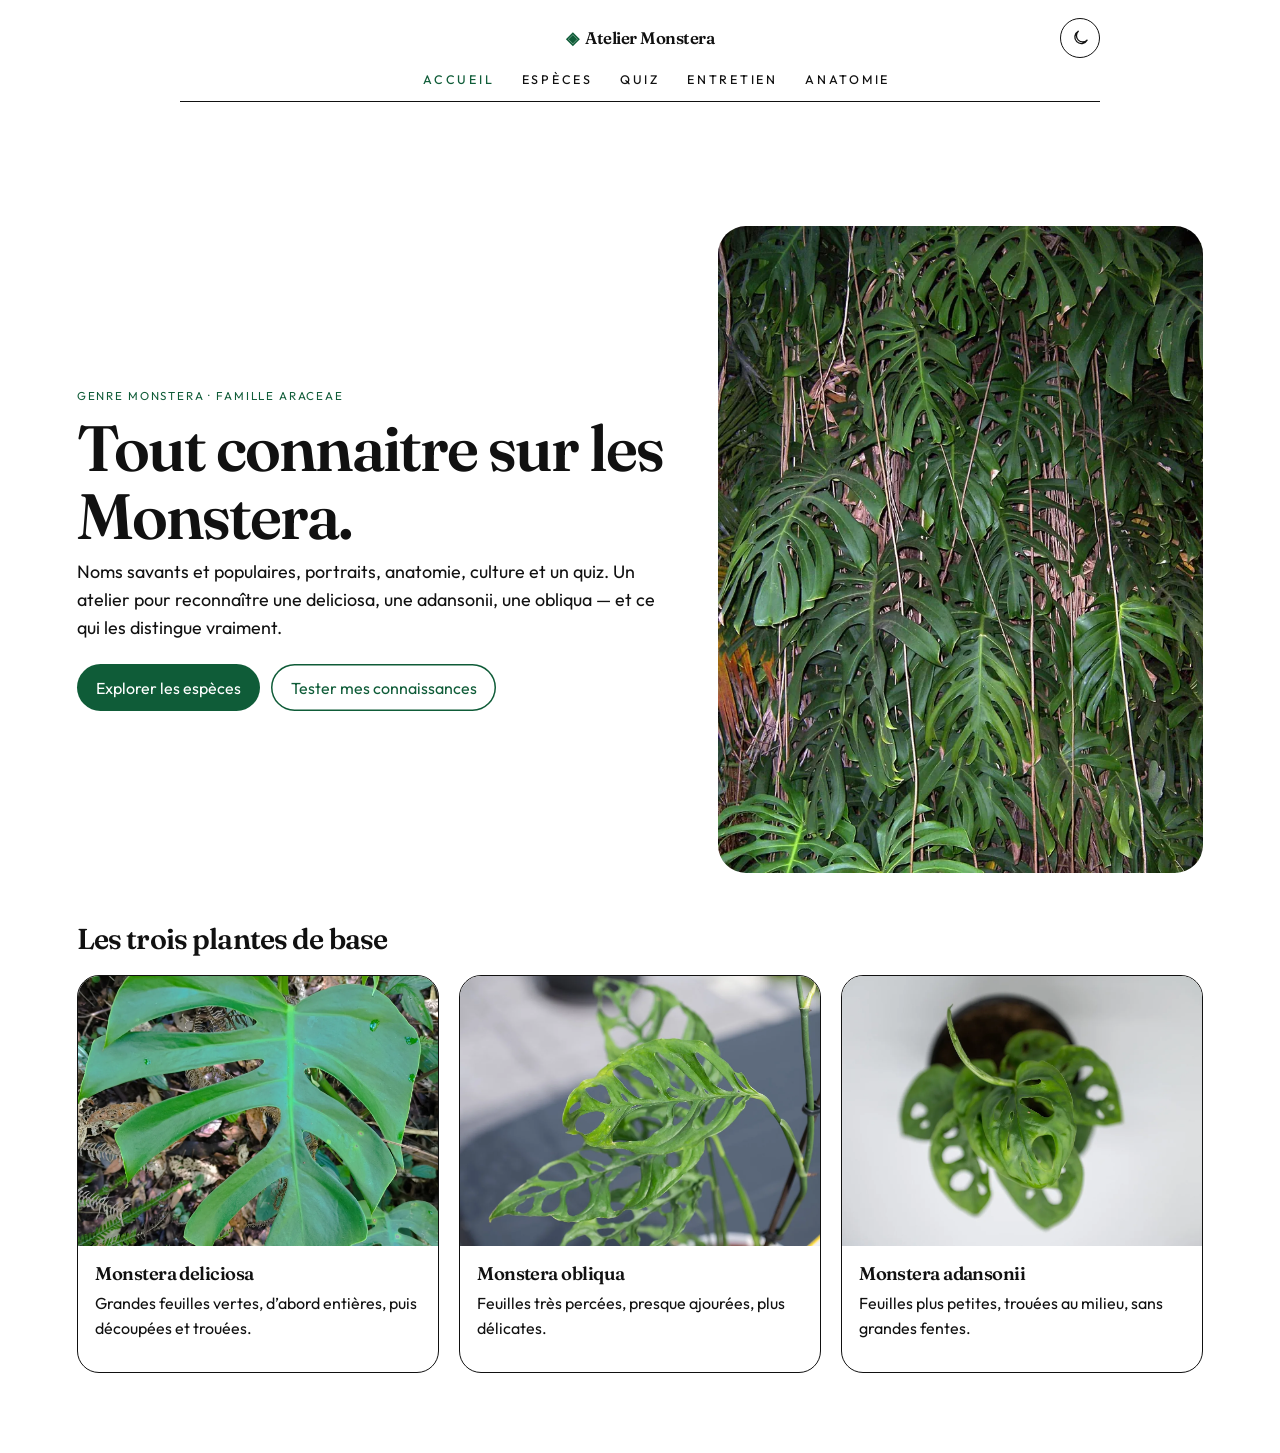
==== commit c734f8f9: "feat: ajout des cultivars" ====
--- a/index.html
+++ b/index.html
@@ -7,10 +7,10 @@
     <meta name="theme-color" content="#0f5c38" />
     <link rel="icon" href="data:image/svg+xml,<svg xmlns='http://www.w3.org/2000/svg' viewBox='0 0 100 100'><text y='.9em' font-size='90'>🌿</text></svg>" />
     <title>Atelier Monstera — apprendre la plante</title>
-    <link rel="preload" as="image" href="photos/hero-mur.webp" type="image/webp" fetchpriority="high" />
+    <link rel="preload" as="image" href="photos/hero-mur.webp" imagesrcset="photos/hero-mur.webp 720w, photos/hero-mur-1200.webp 1200w" imagesizes="(max-width: 980px) 90vw, 45vw" type="image/webp" fetchpriority="high" />
     <link rel="preload" as="font" href="fonts/outfit-latin.woff2" type="font/woff2" crossorigin />
     <link rel="preload" as="font" href="fonts/fraunces-latin.woff2" type="font/woff2" crossorigin />
-    <link rel="stylesheet" href="styles-2.css" />
+    <link rel="stylesheet" href="styles-3.css" />
     <script>
       try {
         if (localStorage.getItem("atelier-theme") === "dark") {
@@ -60,6 +60,8 @@
               <img
                 id="lcp-hero"
                 src="photos/hero-mur.webp"
+                srcset="photos/hero-mur.webp 720w, photos/hero-mur-1200.webp 1200w"
+                sizes="(max-width: 980px) 90vw, 45vw"
                 width="720"
                 height="960"
                 fetchpriority="high"
@@ -74,7 +76,7 @@
             <div class="grid trio">
               <article class="card" data-open="deliciosa">
                 <div class="card-media">
-                  <img src="photos/home-deliciosa.webp" width="640" height="480" decoding="async" alt="Monstera deliciosa" />
+                  <img src="photos/home-deliciosa-hd.webp" width="640" height="480" decoding="async" alt="Monstera deliciosa" />
                 </div>
                 <div class="card-body">
                   <h3>Monstera deliciosa</h3>
@@ -83,7 +85,7 @@
               </article>
               <article class="card" data-open="obliqua">
                 <div class="card-media">
-                  <img src="photos/home-obliqua.webp" width="640" height="480" loading="lazy" decoding="async" alt="Monstera obliqua" />
+                  <img src="photos/home-obliqua-hd.webp" width="640" height="480" loading="lazy" decoding="async" alt="Monstera obliqua" />
                 </div>
                 <div class="card-body">
                   <h3>Monstera obliqua</h3>
@@ -92,7 +94,7 @@
               </article>
               <article class="card" data-open="adansonii">
                 <div class="card-media">
-                  <img src="photos/home-adansonii.webp" width="640" height="480" loading="lazy" decoding="async" alt="Monstera adansonii" />
+                  <img src="photos/home-adansonii-hd.webp" width="640" height="480" loading="lazy" decoding="async" alt="Monstera adansonii" />
                 </div>
                 <div class="card-body">
                   <h3>Monstera adansonii</h3>
@@ -104,8 +106,9 @@
         </main>
       </div>
     </div>
-    <script defer src="catalog-2.js"></script>
-    <script defer src="data-2.js"></script>
-    <script defer src="app-2.js"></script>
+    <script defer src="galerie.js"></script>
+    <script defer src="catalog-3.js"></script>
+    <script defer src="data-3.js"></script>
+    <script defer src="app-3.js"></script>
   </body>
 </html>
--- a/styles-3.css
+++ b/styles-3.css
@@ -0,0 +1,1174 @@
+@font-face {
+  font-family: Outfit;
+  font-style: normal;
+  font-weight: 400 500;
+  font-display: swap;
+  src: url("fonts/outfit-latin.woff2") format("woff2");
+  unicode-range: U+0000-00FF, U+0131, U+0152-0153, U+02BB-02BC, U+02C6, U+02DA, U+02DC, U+0304, U+0308, U+0329, U+2000-206F, U+20AC, U+2122, U+2191, U+2193, U+2212, U+2215, U+FEFF, U+FFFD;
+}
+@font-face {
+  font-family: Outfit;
+  font-style: normal;
+  font-weight: 400 500;
+  font-display: swap;
+  src: url("fonts/outfit-latin-ext.woff2") format("woff2");
+  unicode-range: U+0100-02BA, U+02BD-02C5, U+02C7-02CC, U+02CE-02D7, U+02DD-02FF, U+0304, U+0308, U+0329, U+1D00-1DBF, U+1E00-1E9F, U+1EF2-1EFF, U+2020, U+20A0-20AB, U+20AD-20C4, U+2113, U+2C60-2C7F, U+A720-A7FF;
+}
+@font-face {
+  font-family: Fraunces;
+  font-style: normal;
+  font-weight: 600;
+  font-display: swap;
+  src: url("fonts/fraunces-latin.woff2") format("woff2");
+  unicode-range: U+0000-00FF, U+0131, U+0152-0153, U+02BB-02BC, U+02C6, U+02DA, U+02DC, U+0304, U+0308, U+0329, U+2000-206F, U+20AC, U+2122, U+2191, U+2193, U+2212, U+2215, U+FEFF, U+FFFD;
+}
+@font-face {
+  font-family: Fraunces;
+  font-style: normal;
+  font-weight: 600;
+  font-display: swap;
+  src: url("fonts/fraunces-latin-ext.woff2") format("woff2");
+  unicode-range: U+0100-02BA, U+02BD-02C5, U+02C7-02CC, U+02CE-02D7, U+02DD-02FF, U+0304, U+0308, U+0329, U+1D00-1DBF, U+1E00-1E9F, U+1EF2-1EFF, U+2020, U+20A0-20AB, U+20AD-20C4, U+2113, U+2C60-2C7F, U+A720-A7FF;
+}
+
+:root {
+  --green: #0f5c38;
+  --white: #ffffff;
+  --black: #111111;
+  --header-space: 9.25rem;
+  --bg: var(--white);
+  --bg-2: var(--white);
+  --ink: var(--black);
+  --muted: var(--black);
+  --line: var(--black);
+  --green-2: var(--green);
+  --leaf: var(--white);
+  --clay: var(--green);
+  --paper: var(--white);
+  --shadow: none;
+  --radius: 22px;
+}
+
+* {
+  box-sizing: border-box;
+  -webkit-tap-highlight-color: transparent;
+}
+
+button:focus,
+a:focus,
+input:focus {
+  outline: none;
+}
+
+button:focus-visible,
+a:focus-visible,
+input:focus-visible {
+  outline: 2px solid var(--green);
+  outline-offset: 3px;
+}
+
+html,
+body,
+#root {
+  margin: 0;
+  min-height: 100%;
+}
+
+html {
+  scroll-padding-top: var(--header-space);
+  color-scheme: light;
+}
+
+html[data-theme="dark"] {
+  color-scheme: dark;
+  --green: #6fbf90;
+  --white: #121212;
+  --black: #f3f3f3;
+}
+
+html[data-theme="dark"] .fiche-hero,
+html[data-theme="dark"] .card-media {
+  background: #0a0a0a;
+}
+
+body {
+  font-family: Outfit, system-ui, sans-serif;
+  font-weight: 400;
+  color: var(--black);
+  background: var(--white);
+}
+
+h1,
+h2,
+h3,
+.brand {
+  font-family: Fraunces, Georgia, serif;
+  font-weight: 600;
+  letter-spacing: -0.03em;
+}
+
+h1 {
+  font-size: clamp(2.2rem, 5vw, 4.2rem);
+  line-height: 1.05;
+  margin: 0 0 0.6rem;
+}
+
+h2 {
+  font-size: 1.35rem;
+  margin: 0 0 0.4rem;
+}
+
+h3 {
+  font-size: 1.15rem;
+  margin: 0 0 0.35rem;
+}
+
+p {
+  margin: 0 0 0.8rem;
+  line-height: 1.55;
+}
+
+button,
+input {
+  font: inherit;
+}
+
+.app {
+  min-height: 100vh;
+}
+
+.top {
+  position: sticky;
+  top: 0;
+  z-index: 10;
+  display: flex;
+  flex-direction: column;
+  align-items: center;
+  justify-content: center;
+  gap: 0.85rem;
+  padding: 1.15rem 6vw 0;
+  background: var(--white);
+}
+
+.top-row {
+  display: grid;
+  grid-template-columns: 2.7rem 1fr 2.7rem;
+  align-items: center;
+  width: min(920px, 100%);
+}
+
+.theme-toggle {
+  width: 2.5rem;
+  height: 2.5rem;
+  border: 1px solid var(--black);
+  background: var(--white);
+  color: var(--black);
+  border-radius: 999px;
+  display: grid;
+  place-items: center;
+  cursor: pointer;
+  justify-self: end;
+  padding: 0;
+}
+
+.theme-toggle svg {
+  width: 1.15rem;
+  height: 1.15rem;
+  fill: none;
+  stroke: currentColor;
+  stroke-width: 1.7;
+  stroke-linecap: round;
+  stroke-linejoin: round;
+}
+
+.brand {
+  border: 0;
+  background: none;
+  color: var(--black);
+  font-size: 1.05rem;
+  display: flex;
+  align-items: center;
+  justify-content: center;
+  gap: 0.45rem;
+  cursor: pointer;
+  width: auto;
+  margin: 0 auto;
+  text-align: center;
+}
+
+.logo {
+  color: var(--green);
+}
+
+nav {
+  display: grid;
+  grid-template-columns: 1fr auto 1fr;
+  align-items: center;
+  width: min(920px, 100%);
+  column-gap: 1.7rem;
+  padding-bottom: 0.85rem;
+  border-bottom: 1px solid var(--black);
+  margin-bottom: 1.75rem;
+}
+
+.nav-side {
+  display: flex;
+  flex-wrap: nowrap;
+  align-items: center;
+  gap: 1.7rem;
+}
+
+.nav-left {
+  justify-content: flex-end;
+}
+
+.nav-right {
+  justify-content: flex-start;
+}
+
+
+nav button {
+  border: 0;
+  background: none;
+  color: var(--black);
+  padding: 0;
+  border-radius: 0;
+  cursor: pointer;
+  font-family: Outfit, system-ui, sans-serif;
+  font-size: 0.78rem;
+  font-weight: 450;
+  letter-spacing: 0.22em;
+  text-transform: uppercase;
+}
+
+nav button.active,
+nav button:hover {
+  background: none;
+  color: var(--green);
+}
+
+main {
+  padding: 2rem 0 4rem;
+}
+
+.hero {
+  display: grid;
+  grid-template-columns: 1.1fr 0.9fr;
+  gap: 3rem;
+  align-items: center;
+  padding: 4rem 6vw 2rem;
+}
+
+.hero figure {
+  margin: 0;
+}
+
+.hero img,
+.portrait img,
+.card-media img,
+.sheet img {
+  width: 100%;
+  display: block;
+  object-fit: cover;
+}
+
+.hero img {
+  width: 100%;
+  height: min(72vh, 640px);
+  object-fit: cover;
+  object-position: center;
+  border-radius: 40% 18% 32% 14% / 22% 34% 16% 40%;
+  box-shadow: var(--shadow);
+}
+
+.eyebrow {
+  text-transform: uppercase;
+  letter-spacing: 0.16em;
+  font-size: 0.72rem;
+  color: var(--clay);
+  margin-bottom: 0.6rem;
+}
+
+.lede {
+  color: var(--muted);
+  font-size: 1.12rem;
+  max-width: 40rem;
+}
+
+.actions {
+  display: flex;
+  flex-wrap: wrap;
+  gap: 0.7rem;
+  margin-top: 1.4rem;
+}
+
+.cta {
+  border: 0;
+  background: var(--green);
+  color: var(--white);
+  padding: 0.85rem 1.2rem;
+  border-radius: 999px;
+  cursor: pointer;
+}
+
+.cta:disabled {
+  opacity: 0.45;
+  cursor: not-allowed;
+}
+
+.cta.ghost {
+  background: transparent;
+  color: var(--green);
+  box-shadow: inset 0 0 0 1.5px var(--green);
+}
+
+.section {
+  padding: 3rem 6vw 1rem;
+}
+
+.section.tight {
+  padding-top: 1rem;
+}
+
+.section-head {
+  max-width: 44rem;
+  margin-bottom: 1.8rem;
+}
+
+.mid {
+  font-size: 1.8rem;
+  margin-bottom: 1.2rem;
+}
+
+.toolbar {
+  display: grid;
+  gap: 0.9rem;
+  margin-bottom: 1.6rem;
+}
+
+.toolbar input {
+  width: 100%;
+  max-width: 28rem;
+  border: 1px solid var(--black);
+  background: var(--white);
+  color: var(--black);
+  border-radius: 999px;
+  padding: 0.75rem 1rem;
+}
+
+.pills {
+  display: flex;
+  flex-wrap: wrap;
+  gap: 0.4rem;
+}
+
+.pill {
+  border: 1px solid var(--line);
+  background: var(--paper);
+  border-radius: 999px;
+  padding: 0.35rem 0.75rem;
+  cursor: pointer;
+  color: var(--muted);
+}
+
+.pill.on {
+  background: var(--green);
+  border-color: var(--green);
+  color: var(--white);
+}
+
+.grid {
+  display: grid;
+  grid-template-columns: repeat(3, 1fr);
+  gap: 1.2rem;
+}
+
+.card {
+  background: var(--white);
+  border: 1px solid var(--black);
+  border-radius: var(--radius);
+  overflow: hidden;
+  cursor: pointer;
+}
+
+.card-media {
+  display: block;
+  width: 100%;
+  padding: 0;
+  border: 0;
+  background: var(--black);
+  cursor: pointer;
+  position: relative;
+  aspect-ratio: 4 / 3;
+}
+
+.card-media img,
+.card-media .no-photo {
+  width: 100%;
+  height: 100%;
+  object-fit: cover;
+  background: #f3f3f3;
+}
+
+.no-photo {
+  display: flex;
+  align-items: center;
+  justify-content: center;
+  background: var(--white);
+  border-bottom: 1px solid var(--black);
+  color: var(--black);
+  text-align: center;
+  padding: 1rem;
+  font-size: 0.88rem;
+}
+
+.fiche-hero .no-photo {
+  min-height: 420px;
+  height: 100%;
+  border: 0;
+}
+
+.badge {
+  position: absolute;
+  left: 0.8rem;
+  bottom: 0.8rem;
+  background: var(--green);
+  color: var(--white);
+  font-size: 0.75rem;
+  padding: 0.2rem 0.55rem;
+  border-radius: 999px;
+}
+
+.card-body {
+  padding: 1rem 1.1rem 1.15rem;
+}
+
+.aka {
+  color: var(--clay);
+  font-size: 0.88rem;
+  margin-bottom: 0.45rem;
+}
+
+.text-btn {
+  border: 0;
+  background: none;
+  color: var(--green-2);
+  padding: 0;
+  cursor: pointer;
+  text-decoration: underline;
+  text-underline-offset: 3px;
+}
+
+.split {
+  display: grid;
+  grid-template-columns: 0.9fr 1.1fr;
+  gap: 1.5rem;
+  align-items: start;
+}
+
+.portrait {
+  margin: 0;
+  position: sticky;
+  top: var(--header-space);
+}
+
+.portrait img {
+  width: 100%;
+  height: auto;
+  aspect-ratio: 4 / 5;
+  border-radius: var(--radius);
+  object-position: center;
+}
+
+.portrait figcaption {
+  color: var(--muted);
+  font-size: 0.88rem;
+  margin-top: 0.6rem;
+}
+
+.stack,
+.care-grid {
+  display: grid;
+  gap: 0.85rem;
+}
+
+.note ul {
+  margin: 0.35rem 0 0;
+  padding-left: 1.1rem;
+}
+
+.note li {
+  margin: 0.2rem 0;
+  line-height: 1.45;
+}
+
+.note,
+.care,
+.gloss {
+  background: var(--paper);
+  border: 1px solid var(--line);
+  border-radius: 16px;
+  padding: 1rem 1.1rem;
+}
+
+.care-grid {
+  grid-template-columns: repeat(2, 1fr);
+}
+
+.care-split {
+  display: grid;
+  grid-template-columns: 0.85fr 1.15fr;
+  gap: 2.5rem;
+  align-items: start;
+}
+
+.care-list {
+  display: grid;
+  gap: 0;
+  border-top: 1px solid var(--black);
+}
+
+.care-step {
+  display: grid;
+  grid-template-columns: 3.2rem 1fr;
+  gap: 1rem;
+  padding: 1.15rem 0;
+  border-bottom: 1px solid var(--black);
+}
+
+.care-step h2 {
+  margin-bottom: 0.25rem;
+}
+
+.care-step ul,
+.care-warn ul {
+  margin: 0.35rem 0 0;
+  padding-left: 1.1rem;
+}
+
+.care-step li,
+.care-warn li {
+  margin: 0.2rem 0;
+  line-height: 1.45;
+}
+
+.care-num {
+  margin: 0;
+  font-family: Fraunces, Georgia, serif;
+  font-size: 1.15rem;
+  color: var(--green);
+}
+
+.care-warn {
+  margin-top: 2rem;
+  padding: 1.1rem 1.2rem;
+  border: 1px solid var(--black);
+  background: var(--white);
+}
+
+.glossary {
+  display: grid;
+  gap: 0.7rem;
+  margin: 0;
+}
+
+.gloss dt {
+  font-family: Fraunces, Georgia, serif;
+  font-size: 1.15rem;
+  color: var(--green);
+}
+
+.gloss dd {
+  margin: 0.25rem 0 0;
+  color: var(--muted);
+}
+
+.quiz-page {
+  display: flex;
+  justify-content: center;
+}
+
+.quiz-card {
+  width: min(640px, 100%);
+  border: 1px solid var(--black);
+  border-radius: var(--radius);
+  padding: 1.6rem 1.5rem 1.7rem;
+  background: var(--white);
+}
+
+.quiz-progress {
+  margin-bottom: 1.2rem;
+}
+
+.quiz-bar {
+  height: 6px;
+  background: var(--white);
+  border: 1px solid var(--black);
+  margin-top: 0.7rem;
+}
+
+.quiz-bar span {
+  display: block;
+  height: 100%;
+  width: 0;
+  background: var(--green);
+}
+
+.quiz-card .q-title {
+  font-family: Fraunces, Georgia, serif;
+  font-size: clamp(1.4rem, 3vw, 2rem);
+  font-weight: 600;
+  line-height: 1.2;
+  margin: 0 0 1.2rem;
+}
+
+.options {
+  display: grid;
+  gap: 0.6rem;
+}
+
+.opt {
+  text-align: left;
+  border: 1px solid var(--black);
+  background: var(--white);
+  color: var(--black);
+  border-radius: 12px;
+  padding: 0.85rem 1rem;
+  cursor: pointer;
+}
+
+.opt:hover:not(:disabled) {
+  background: var(--green);
+  color: var(--white);
+  border-color: var(--green);
+}
+
+.opt:disabled {
+  cursor: default;
+}
+
+.opt.good {
+  border-color: var(--green);
+  background: var(--green);
+  color: var(--white);
+}
+
+.opt.bad {
+  border-color: var(--black);
+  background: var(--black);
+  color: var(--white);
+}
+
+.quiz-hint {
+  margin: 1rem 0 0;
+  color: var(--black);
+}
+
+.quiz-feedback {
+  margin-top: 1.15rem;
+  padding: 0.95rem 1rem;
+  border-radius: 12px;
+  border: 1px solid var(--black);
+}
+
+.quiz-feedback.ok {
+  border-color: var(--green);
+}
+
+.quiz-feedback p {
+  margin: 0;
+}
+
+.quiz-actions {
+  display: flex;
+  flex-wrap: wrap;
+  gap: 0.7rem;
+  margin-top: 1.2rem;
+}
+
+.quiz-result .quiz-score {
+  font-family: Fraunces, Georgia, serif;
+  font-size: clamp(3.2rem, 8vw, 5rem);
+  line-height: 1;
+  margin: 0.4rem 0 0.5rem;
+}
+
+.quiz-result .quiz-score span {
+  font-size: 0.4em;
+}
+
+.quiz-missed {
+  display: grid;
+  gap: 1rem;
+  margin: 1.4rem 0 0.4rem;
+  padding-top: 1.2rem;
+  border-top: 1px solid var(--black);
+}
+
+.quiz-missed article p {
+  margin: 0 0 0.25rem;
+}
+
+.quiz-missed .q-title {
+  font-size: 1.05rem;
+  margin-bottom: 0.4rem;
+}
+
+.why {
+  margin-top: 0.35rem;
+}
+
+.empty {
+  color: var(--muted);
+}
+
+footer {
+  padding: 2rem 6vw 3rem;
+  color: var(--muted);
+  font-size: 0.9rem;
+}
+
+.modal {
+  position: fixed;
+  inset: 0;
+  z-index: 20;
+  background: var(--black);
+  display: grid;
+  place-items: center;
+  padding: 2rem 1rem;
+}
+
+.sheet {
+  width: min(860px, 100%);
+  max-height: 90vh;
+  overflow: auto;
+  background: var(--paper);
+  border-radius: 28px;
+  position: relative;
+  box-shadow: var(--shadow);
+}
+
+.sheet img {
+  height: 280px;
+}
+
+.sheet-body {
+  padding: 1.2rem 1.4rem 1.6rem;
+}
+
+.close {
+  position: absolute;
+  top: 0.7rem;
+  right: 0.8rem;
+  width: 2.2rem;
+  height: 2.2rem;
+  border: 0;
+  border-radius: 999px;
+  background: var(--paper);
+  cursor: pointer;
+  font-size: 1.4rem;
+  line-height: 1;
+}
+
+.facts {
+  list-style: none;
+  padding: 0;
+  margin: 1.4rem 0;
+  display: grid;
+  grid-template-columns: 1fr 1fr;
+  gap: 0.7rem;
+}
+
+.facts li {
+  border: 1px solid var(--black);
+  border-radius: 14px;
+  padding: 0.75rem 0.9rem;
+}
+
+.facts li span {
+  display: block;
+  font-size: 0.72rem;
+  letter-spacing: 0.12em;
+  text-transform: uppercase;
+  color: var(--clay);
+}
+
+.tags {
+  display: flex;
+  flex-wrap: wrap;
+  gap: 0.4rem;
+}
+
+.tags span {
+  border: 1px solid var(--black);
+  background: var(--white);
+  color: var(--black);
+  border-radius: 999px;
+  padding: 0.25rem 0.6rem;
+  font-size: 0.82rem;
+}
+
+.fiche {
+  display: grid;
+  grid-template-columns: 1fr 1fr;
+  min-height: calc(100vh - 8rem);
+}
+
+.fiche-hero {
+  background: var(--black);
+  min-height: 420px;
+}
+
+.fiche-hero img,
+.fiche-hero .no-photo {
+  width: 100%;
+  height: 100%;
+  min-height: 420px;
+  object-fit: cover;
+  display: block;
+}
+
+.fiche-body {
+  padding: 2.2rem 4vw 3rem;
+  display: flex;
+  flex-direction: column;
+  justify-content: center;
+}
+
+.back {
+  align-self: flex-start;
+  border: 1px solid var(--green);
+  background: var(--white);
+  color: var(--green);
+  padding: 0.45rem 0.95rem;
+  margin-bottom: 1.2rem;
+  cursor: pointer;
+  font-size: 0.92rem;
+  border-radius: 999px;
+}
+
+.fiche-hero img.contain {
+  object-fit: contain;
+  background: #f4efe4;
+}
+
+.fiche-nav {
+  display: flex;
+  flex-wrap: wrap;
+  gap: 0.7rem;
+  margin-top: 1.6rem;
+}
+
+.fiche-nav .cta.ghost {
+  max-width: 100%;
+}
+
+.credit {
+  margin-top: 1rem;
+  font-size: 0.8rem;
+  color: var(--muted);
+}
+
+.range {
+  padding-top: 0.4rem;
+}
+
+.range-map {
+  position: relative;
+  margin: 0;
+  border: 1px solid var(--black);
+  overflow: hidden;
+}
+
+.range-leaflet {
+  display: block;
+  width: 100%;
+  height: 460px;
+  background: #d5ddd6;
+}
+
+.range-leaflet.leaflet-container {
+  font-family: inherit;
+}
+
+.map-zoom {
+  position: absolute;
+  top: 0.7rem;
+  right: 0.7rem;
+  display: flex;
+  flex-direction: column;
+  gap: 0.35rem;
+  z-index: 1100;
+}
+
+.map-zoom button {
+  width: 2.4rem;
+  height: 2.4rem;
+  border: 1px solid var(--black);
+  background: var(--white);
+  color: var(--black);
+  font-size: 1.35rem;
+  line-height: 1;
+  cursor: pointer;
+}
+
+.map-zoom button:hover {
+  background: var(--green);
+  color: var(--white);
+  border-color: var(--green);
+}
+
+.range-map figcaption {
+  display: flex;
+  align-items: flex-start;
+  gap: 0.55rem;
+  padding: 0.85rem 1rem 1rem;
+  border-top: 1px solid var(--black);
+  font-size: 1rem;
+  font-weight: 450;
+  line-height: 1.45;
+}
+
+.range-map .swatch {
+  width: 0.85rem;
+  height: 0.85rem;
+  background: var(--green);
+  border: 1px solid var(--black);
+  flex-shrink: 0;
+  margin-top: 0.28rem;
+}
+
+@media (max-width: 980px) {
+  :root {
+    --header-space: 8.4rem;
+  }
+
+  .top {
+    padding: 1rem 5vw 0;
+    gap: 0.75rem;
+  }
+
+  .brand {
+    font-size: 1.15rem;
+  }
+
+  nav {
+    display: flex;
+    flex-wrap: nowrap;
+    justify-content: space-between;
+    align-items: center;
+    width: 100%;
+    column-gap: 0;
+    padding-bottom: 0.85rem;
+    margin-bottom: 1.15rem;
+  }
+
+  .nav-side {
+    display: contents;
+  }
+
+  nav button {
+    font-size: 0.7rem;
+    letter-spacing: 0.06em;
+    padding: 0.55rem 0.15rem;
+    white-space: nowrap;
+  }
+
+  .hero,
+  .split,
+  .care-split,
+  .fiche,
+  .facts,
+  .grid,
+  .care-grid {
+    grid-template-columns: 1fr;
+  }
+
+  .hero {
+    padding: 1.4rem 6vw 1.2rem;
+    gap: 1.6rem;
+  }
+
+  .hero img {
+    height: auto;
+    aspect-ratio: 3 / 4;
+    max-height: none;
+    border-radius: 28px;
+    object-position: center;
+  }
+
+  .portrait img {
+    height: auto;
+    aspect-ratio: 4 / 5;
+    border-radius: 24px;
+  }
+
+  .portrait {
+    position: static;
+  }
+
+  .lede {
+    font-size: 1.02rem;
+  }
+
+  .actions {
+    flex-direction: column;
+    align-items: stretch;
+    gap: 0.65rem;
+  }
+
+  .cta {
+    text-align: center;
+    padding: 0.95rem 1.1rem;
+    font-size: 1rem;
+  }
+
+  .section {
+    padding: 2rem 6vw 1rem;
+  }
+
+  .grid.trio,
+  .grid {
+    gap: 1.15rem;
+  }
+
+  .card-media img,
+  .card-media .no-photo {
+    height: 100%;
+  }
+
+  .card-body {
+    padding: 1.05rem 1.1rem 1.2rem;
+  }
+
+  .fiche-body {
+    padding: 1.6rem 6vw 2.4rem;
+    justify-content: flex-start;
+  }
+}
+
+
+/* Carrousel de photos (glisser + petits ronds) */
+.slider {
+  position: relative;
+  width: 100%;
+  height: 100%;
+}
+
+.slides {
+  display: flex;
+  width: 100%;
+  height: 100%;
+  overflow-x: auto;
+  overflow-y: hidden;
+  scroll-snap-type: x mandatory;
+  overscroll-behavior-x: contain;
+  scrollbar-width: none;
+  -webkit-overflow-scrolling: touch;
+}
+
+.slides::-webkit-scrollbar {
+  display: none;
+}
+
+.slides > img {
+  flex: 0 0 100%;
+  width: 100%;
+  height: 100%;
+  object-fit: cover;
+  scroll-snap-align: start;
+  scroll-snap-stop: always;
+}
+
+.slides > img.contain {
+  object-fit: contain;
+  background: #f4efe4;
+}
+
+.fiche-hero {
+  position: relative;
+}
+
+.fiche-hero .slider {
+  position: absolute;
+  inset: 0;
+}
+
+.dots {
+  position: absolute;
+  left: 50%;
+  bottom: 12px;
+  transform: translateX(-50%);
+  display: flex;
+  gap: 7px;
+  padding: 5px 8px;
+  border-radius: 999px;
+  background: rgba(0, 0, 0, 0.28);
+  backdrop-filter: blur(4px);
+}
+
+.dot {
+  width: 8px;
+  height: 8px;
+  padding: 0;
+  border: 0;
+  border-radius: 50%;
+  background: rgba(255, 255, 255, 0.55);
+  cursor: pointer;
+  transition: transform 0.2s, background 0.2s;
+}
+
+.dot.on {
+  background: #fff;
+  transform: scale(1.25);
+}
+
+.slide-arrow {
+  position: absolute;
+  top: 50%;
+  transform: translateY(-50%);
+  width: 38px;
+  height: 38px;
+  border: 0;
+  border-radius: 50%;
+  background: rgba(255, 255, 255, 0.85);
+  color: #111;
+  font-size: 1.5rem;
+  line-height: 1;
+  cursor: pointer;
+  opacity: 0;
+  transition: opacity 0.2s;
+}
+
+.slide-arrow.prev {
+  left: 10px;
+}
+
+.slide-arrow.next {
+  right: 10px;
+}
+
+@media (hover: hover) {
+  .slider:hover .slide-arrow {
+    opacity: 1;
+  }
+}
+
+@media (hover: none) {
+  .slide-arrow {
+    display: none;
+  }
+}
+
+@media (max-width: 980px) {
+  .fiche-hero .slider {
+    position: relative;
+    inset: auto;
+    height: auto;
+    aspect-ratio: 4 / 5;
+  }
+
+  .fiche-hero .slides > img {
+    min-height: 0;
+  }
+}
